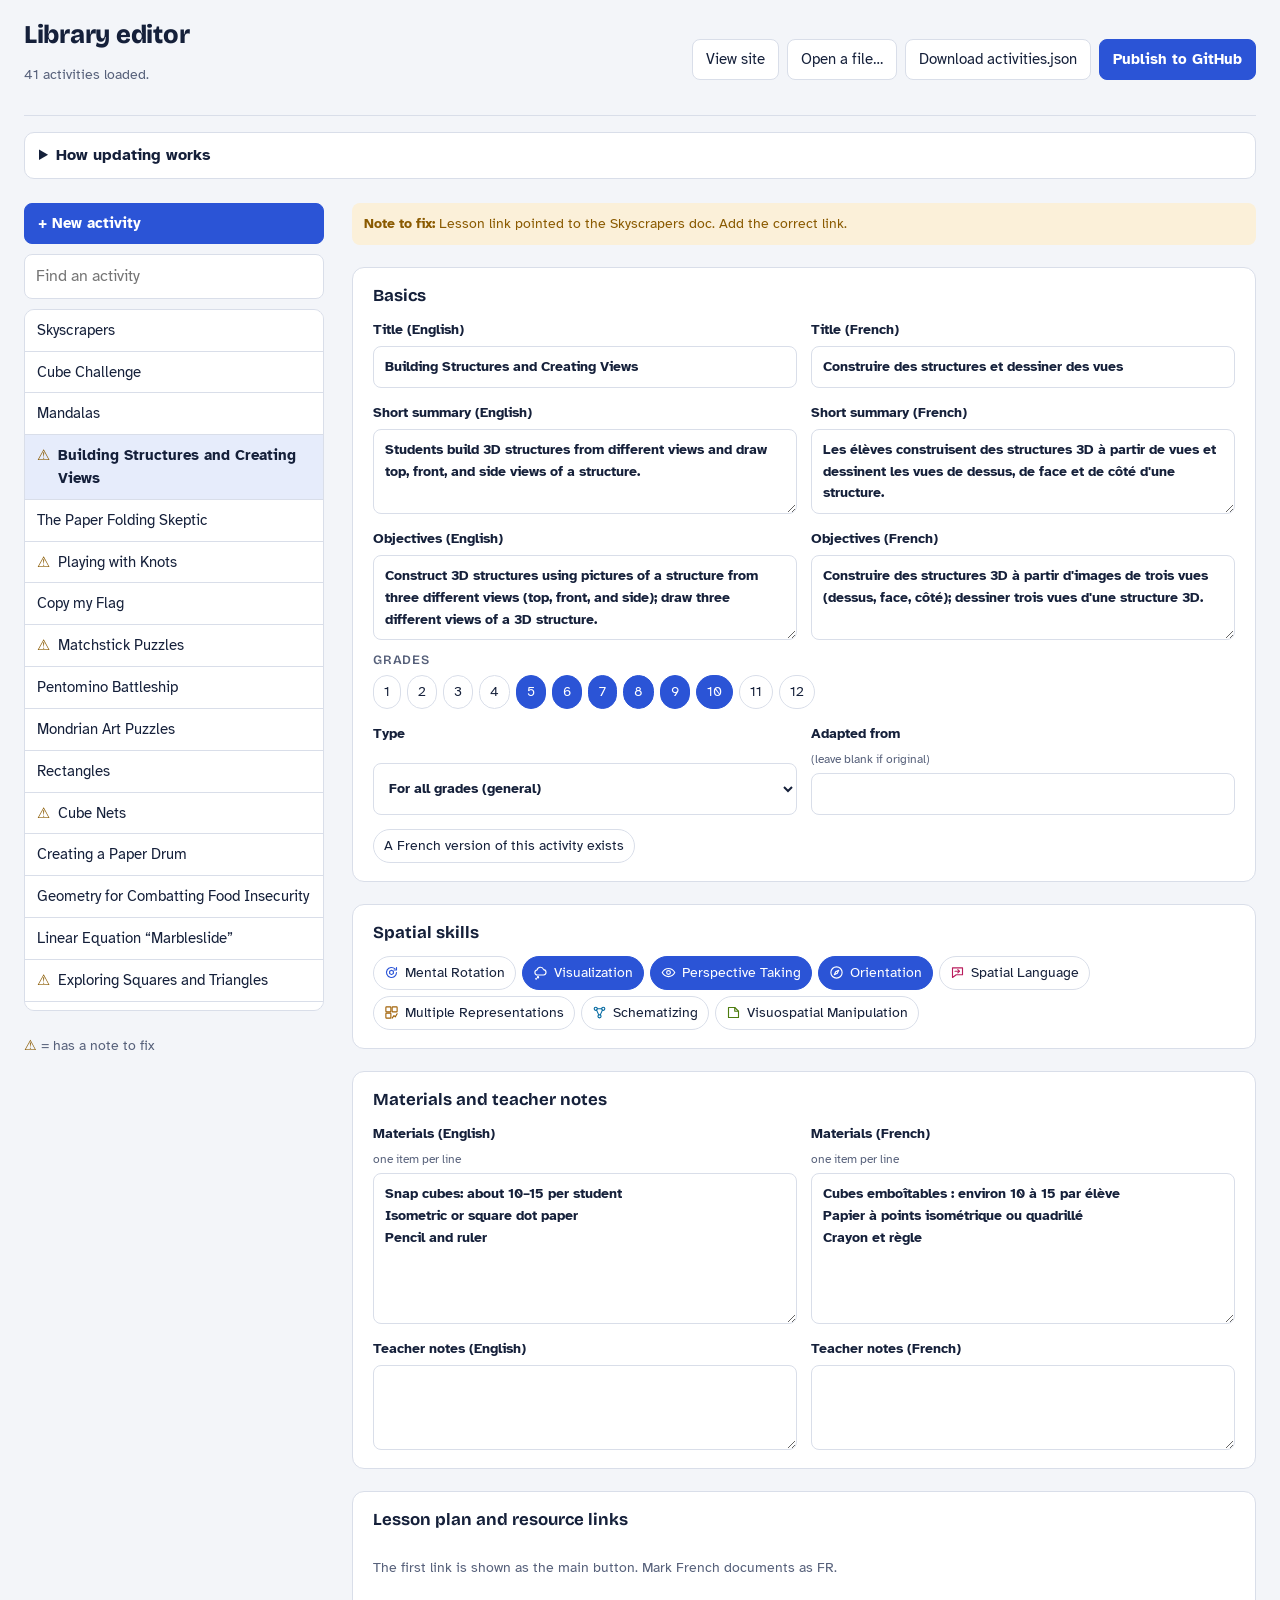
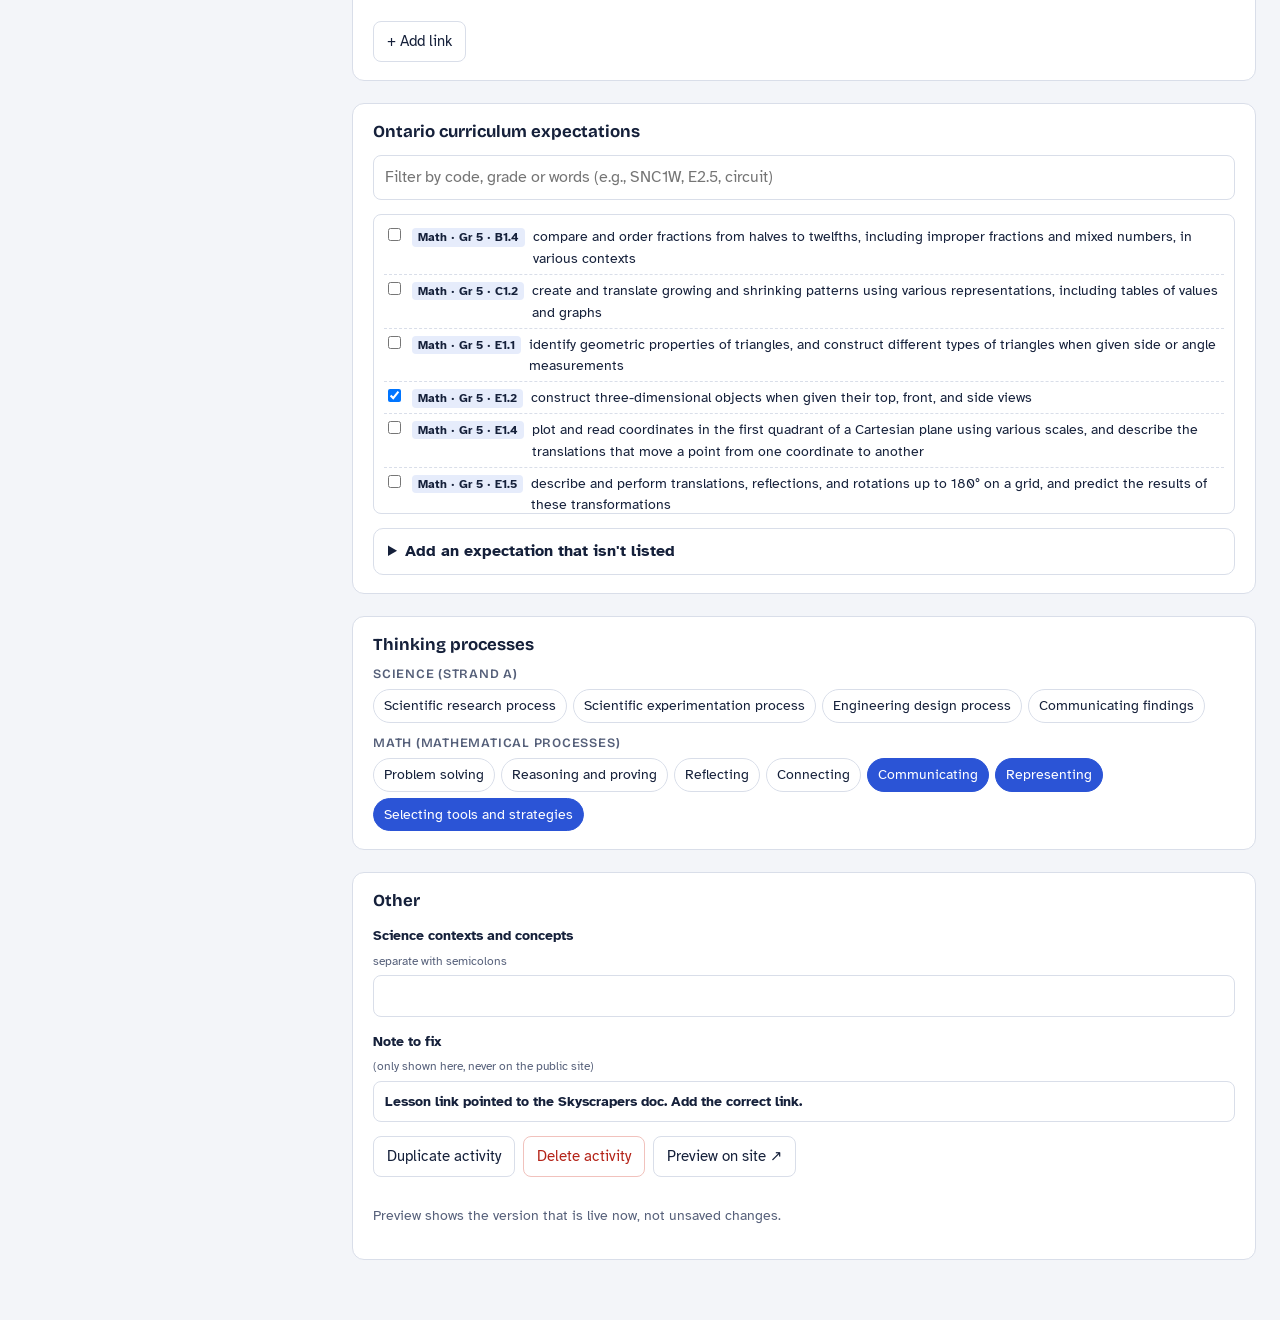
==== admin.html @ 7f69aea8 "update for improved functionality" ====
<!DOCTYPE html>
<html lang="en">
<head>
<meta charset="utf-8">
<meta name="viewport" content="width=device-width, initial-scale=1">
<meta name="robots" content="noindex">
<title>Spatialize Library Editor</title>
<link rel="preconnect" href="https://fonts.googleapis.com">
<link rel="preconnect" href="https://fonts.gstatic.com" crossorigin>
<link href="https://fonts.googleapis.com/css2?family=Atkinson+Hyperlegible:wght@400;700&family=Bricolage+Grotesque:opsz,wght@12..96,600;12..96,800&display=swap" rel="stylesheet">
<link rel="stylesheet" href="assets/style.css">
<style>
/* Editor layout: toolbar, then list rail + form */
.ed-top{display:flex;flex-wrap:wrap;gap:12px;align-items:center;justify-content:space-between;padding:20px 0 16px;border-bottom:1px solid var(--line)}
.ed-top h1{font-size:1.6rem}
.ed-top .actions{display:flex;flex-wrap:wrap;gap:8px;align-items:center}
.status{font-size:.88rem;color:var(--muted)}
.status.dirty{color:var(--warn)}
.ed{display:grid;grid-template-columns:300px minmax(0,1fr);gap:28px;padding:24px 0 60px}
.rail{position:sticky;top:16px;align-self:start;display:flex;flex-direction:column;gap:10px;max-height:calc(100vh - 32px)}
.rail ul{list-style:none;margin:0;padding:0;overflow:auto;border:1px solid var(--line);border-radius:10px;background:var(--surface)}
.rail li button{all:unset;box-sizing:border-box;display:flex;gap:8px;width:100%;padding:9px 12px;border-bottom:1px solid var(--line);cursor:pointer;font-size:.92rem}
.rail li button[aria-current="true"]{background:var(--soft);font-weight:700}
.rail li button:focus-visible{outline:3px solid var(--accent);outline-offset:-3px}
.rail .warn{color:var(--warn)}
form{display:grid;gap:22px}
.card-sec{background:var(--surface);border:1px solid var(--line);border-radius:12px;padding:18px 20px;display:grid;gap:14px}
.card-sec h2{font-size:1.05rem}
.pair{display:grid;grid-template-columns:1fr 1fr;gap:14px}
label.f{display:grid;gap:5px;font-size:.88rem;font-weight:700}
label.f small{font-weight:400;color:var(--muted)}
.linktbl{display:grid;gap:8px}
.linkrow-ed{display:grid;grid-template-columns:1fr 1fr 1.6fr 80px auto;gap:6px;align-items:center}
.exp-pick{max-height:300px;overflow:auto;border:1px solid var(--line);border-radius:8px;padding:6px 10px}
.exp-pick label{display:grid;grid-template-columns:auto auto 1fr;gap:8px;align-items:baseline;padding:4px 0;font-size:.88rem;border-bottom:1px dashed var(--line)}
.exp-pick .code{font:700 .75rem/1.2 var(--body);background:var(--soft);padding:2px 6px;border-radius:4px;white-space:nowrap}
details{border:1px solid var(--line);border-radius:10px;padding:10px 14px;background:var(--surface)}
details summary{cursor:pointer;font-weight:700}
.help ol{margin:8px 0 0;padding-left:20px;display:grid;gap:6px;font-size:.92rem}
.msg{font-size:.9rem;padding:10px 12px;border-radius:8px}
.msg.ok{background:var(--ok-bg);color:var(--ok)} .msg.err{background:#fde8e6;color:#b42318}
@media (max-width:900px){ .ed{grid-template-columns:1fr} .rail{position:static;max-height:none} .rail ul{max-height:260px} .pair{grid-template-columns:1fr} .linkrow-ed{grid-template-columns:1fr 1fr} }
</style>
</head>
<body>
<div class="wrap">
  <div class="ed-top">
    <div>
      <h1>Library editor</h1>
      <p class="status" id="status" aria-live="polite">Loading…</p>
    </div>
    <div class="actions">
      <a class="btn" href="index.html">View site</a>
      <label class="btn" for="openfile">Open a file…</label>
      <input type="file" id="openfile" accept=".json,application/json" class="sr">
      <button class="btn" type="button" id="download">Download activities.json</button>
      <button class="btn primary" type="button" id="pubopen">Publish to GitHub</button>
    </div>
  </div>

  <details class="help" style="margin-top:16px">
    <summary>How updating works</summary>
    <ol>
      <li>Pick an activity on the left, or click <strong>New activity</strong>. Changes save in this browser as you type.</li>
      <li>Fill in English and French side by side. French can be left blank: the site shows the English text until it's added.</li>
      <li>When you're done, either <strong>Download activities.json</strong> and upload it to the <code>data</code> folder of your GitHub repository, or use <strong>Publish to GitHub</strong> to save it there directly. The live site updates within a minute or two.</li>
    </ol>
  </details>

  <div id="pubpanel" class="card-sec" hidden style="margin-top:16px">
    <h2>Publish to GitHub</h2>
    <p class="note">This saves <code>data/activities.json</code> straight to your repository. You need a GitHub fine-grained personal access token with <em>Contents: Read and write</em> permission for this repository only (GitHub → Settings → Developer settings → Personal access tokens). The token is sent only to GitHub.</p>
    <div class="pair">
      <label class="f">Owner (your GitHub username)<input type="text" id="gh-owner" autocomplete="off"></label>
      <label class="f">Repository<input type="text" id="gh-repo" value="spatialize-activities" autocomplete="off"></label>
      <label class="f">Branch<input type="text" id="gh-branch" value="main" autocomplete="off"></label>
      <label class="f">File path<input type="text" id="gh-path" value="data/activities.json" autocomplete="off"></label>
      <label class="f">Access token<input type="password" id="gh-token" autocomplete="off"></label>
      <label class="f">Change note <small>(shows in the repository history)</small><input type="text" id="gh-msg" value="Update activities"></label>
    </div>
    <label class="chip" for="gh-remember" style="justify-self:start"><input type="checkbox" id="gh-remember"><span>Remember these settings in this browser (including the token)</span></label>
    <div style="display:flex;gap:8px;flex-wrap:wrap"><button class="btn primary" type="button" id="publish">Publish now</button><button class="btn" type="button" id="pubclose">Cancel</button></div>
    <div id="pubmsg"></div>
  </div>

  <div class="ed">
    <aside class="rail" aria-label="Activities">
      <button class="btn primary" type="button" id="new">+ New activity</button>
      <input type="search" id="lsearch" placeholder="Find an activity" aria-label="Find an activity">
      <ul id="list"></ul>
      <p class="note"><span class="warn">⚠</span> = has a note to fix</p>
    </aside>
    <section aria-label="Activity details"><form id="form" novalidate></form></section>
  </div>
</div>

<script src="assets/shared.js"></script>
<script>
const {SKILLS, icon, expLabel, esc, slug} = SPZ;
const $ = s => document.querySelector(s);
let DB = null, cur = null, dirty = false, delArm = false;
const DRAFT = "spz-editor-draft";

function setStatus(msg, isDirty){ const s=$("#status"); s.textContent=msg; s.classList.toggle("dirty",!!isDirty); }
function markDirty(){ dirty=true; setStatus("Unsaved changes: download or publish when you're ready.",true); try{localStorage.setItem(DRAFT,JSON.stringify(DB))}catch(e){} }
function subjectOf(a){ const s=new Set(a.expectations.map(k=>DB.expectations[k]?.subj).filter(Boolean)); return s.size===2?"both":(s.has("sci")?"sci":"math"); }

function renderList(){
  const q=$("#lsearch").value.trim().toLowerCase();
  $("#list").innerHTML=DB.activities.map((a,i)=>({a,i})).filter(({a})=>!q||(a.title.en+" "+(a.title.fr||"")).toLowerCase().includes(q))
    .map(({a,i})=>`<li><button type="button" data-i="${i}" aria-current="${a===cur}">${a.issue?'<span class="warn" title="Has a note">⚠</span>':""}<span>${esc(a.title.en||"(untitled)")}</span></button></li>`).join("");
}
const field=(path,label,val,{area=false,hint=""}={})=>`<label class="f">${label}${hint?` <small>${hint}</small>`:""}${area?`<textarea data-p="${path}" rows="3">${esc(val)}</textarea>`:`<input type="text" data-p="${path}" value="${esc(val)}">`}</label>`;
const pair=(key,label,o,opts)=>`<div class="pair">${field(key+".en",label+" (English)",o.en||"",opts)}${field(key+".fr",label+" (French)",o.fr||"",opts)}</div>`;

function renderForm(){
  const a=cur, F=$("#form");
  if(!a){ F.innerHTML='<p class="note">Choose an activity to edit.</p>'; return; }
  const P=DB.processes;
  const expRows=Object.entries(DB.expectations).sort((x,y)=>(x[1].subj+x[1].grade+x[1].code).localeCompare(y[1].subj+y[1].grade+y[1].code,undefined,{numeric:true}));
  F.innerHTML=`
  ${a.issue?`<div class="callout"><strong>Note to fix:</strong> ${esc(a.issue)}</div>`:""}
  <div class="card-sec"><h2>Basics</h2>
    ${pair("title","Title",a.title)}
    ${pair("summary","Short summary",a.summary,{area:true})}
    ${pair("objectives","Objectives",a.objectives,{area:true})}
    <fieldset><legend>Grades</legend><div class="chips">${[1,2,3,4,5,6,7,8,9,10,11,12].map(g=>`<label class="chip" for="g${g}"><input type="checkbox" id="g${g}" data-grade="${g}" ${a.grades.includes(g)?"checked":""}><span>${g}</span></label>`).join("")}</div></fieldset>
    <div class="pair">
      <label class="f">Type<select data-p="type"><option value="general" ${a.type==="general"?"selected":""}>For all grades (general)</option><option value="specific" ${a.type==="specific"?"selected":""}>Curriculum specific</option></select></label>
      <label class="f">Adapted from <small>(leave blank if original)</small><input type="text" data-p="adaptedFrom" value="${esc(a.adaptedFrom||"")}"></label>
    </div>
    <label class="chip" for="hasfr" style="justify-self:start"><input type="checkbox" id="hasfr" ${a.languages.includes("fr")?"checked":""}><span>A French version of this activity exists</span></label>
  </div>

  <div class="card-sec"><h2>Spatial skills</h2>
    <div class="chips">${Object.keys(SKILLS).map((s,i)=>`<label class="chip" for="sk${i}"><input type="checkbox" id="sk${i}" data-skill="${esc(s)}" ${a.skills.includes(s)?"checked":""}><span>${icon(s,15)}${esc(s)}</span></label>`).join("")}</div>
  </div>

  <div class="card-sec"><h2>Materials and teacher notes</h2>
    <div class="pair">
      <label class="f">Materials (English) <small>one item per line</small><textarea data-list="materials.en" rows="6">${esc((a.materials.en||[]).join("\n"))}</textarea></label>
      <label class="f">Materials (French) <small>one item per line</small><textarea data-list="materials.fr" rows="6">${esc((a.materials.fr||[]).join("\n"))}</textarea></label>
    </div>
    ${pair("prep","Teacher notes",a.prep||{en:"",fr:""},{area:true})}
  </div>

  <div class="card-sec"><h2>Lesson plan and resource links</h2>
    <p class="note">The first link is shown as the main button. Mark French documents as FR.</p>
    <div class="linktbl" id="links">${a.links.map((l,i)=>`<div class="linkrow-ed">
      <input type="text" aria-label="Label (English)" placeholder="Label (English)" data-link="${i}" data-k="en" value="${esc(l.en)}">
      <input type="text" aria-label="Label (French)" placeholder="Label (French)" data-link="${i}" data-k="fr" value="${esc(l.fr)}">
      <input type="url" aria-label="Web address" placeholder="https://…" data-link="${i}" data-k="url" value="${esc(l.url)}">
      <select aria-label="Document language" data-link="${i}" data-k="lang"><option value="en" ${l.lang==="en"?"selected":""}>EN</option><option value="fr" ${l.lang==="fr"?"selected":""}>FR</option></select>
      <button class="btn" type="button" data-dellink="${i}" aria-label="Remove link">Remove</button></div>`).join("")}</div>
    <button class="btn" type="button" id="addlink" style="justify-self:start">+ Add link</button>
  </div>

  <div class="card-sec"><h2>Ontario curriculum expectations</h2>
    <input type="search" id="expq" placeholder="Filter by code, grade or words (e.g., SNC1W, E2.5, circuit)" aria-label="Filter expectations">
    <div class="exp-pick" id="exppick">${expRows.map(([k,e])=>`<label data-hay="${esc((expLabel(e,"en")+" "+e.en+" "+e.subj).toLowerCase())}"><input type="checkbox" data-exp="${esc(k)}" ${a.expectations.includes(k)?"checked":""}><span class="code">${e.subj==="sci"?"Sci":"Math"} · ${esc(expLabel(e,"en"))}</span><span>${esc(e.en)}</span></label>`).join("")}</div>
    <details><summary>Add an expectation that isn't listed</summary>
      <div class="pair" style="margin-top:10px">
        <label class="f">Subject<select id="nx-subj"><option value="sci">Science</option><option value="math">Math</option></select></label>
        <label class="f">Grade<input type="text" id="nx-grade" placeholder="e.g., 7"></label>
        <label class="f">Course code <small>(Gr 9–12 only, e.g., SNC1W)</small><input type="text" id="nx-course"></label>
        <label class="f">Expectation code<input type="text" id="nx-code" placeholder="e.g., B2.3"></label>
      </div>
      ${`<div class="pair"><label class="f">Wording (English)<textarea id="nx-en" rows="2"></textarea></label><label class="f">Wording (French)<textarea id="nx-fr" rows="2"></textarea></label></div>`}
      <label class="f">Link to the curriculum page <small>(optional)</small><input type="url" id="nx-url"></label>
      <button class="btn" type="button" id="nx-add" style="justify-self:start;margin-top:8px">Add and tick this expectation</button>
      <p class="note" id="nx-msg"></p>
    </details>
  </div>

  <div class="card-sec"><h2>Thinking processes</h2>
    <fieldset><legend>Science (Strand A)</legend><div class="chips">${Object.entries(P.sci).map(([k,v])=>`<label class="chip" for="ps-${k}"><input type="checkbox" id="ps-${k}" data-proc="sci" value="${k}" ${a.processes.sci.includes(k)?"checked":""}><span>${esc(v.en)}</span></label>`).join("")}</div></fieldset>
    <fieldset><legend>Math (mathematical processes)</legend><div class="chips">${Object.entries(P.math).map(([k,v])=>`<label class="chip" for="pm-${k}"><input type="checkbox" id="pm-${k}" data-proc="math" value="${k}" ${a.processes.math.includes(k)?"checked":""}><span>${esc(v.en)}</span></label>`).join("")}</div></fieldset>
  </div>

  <div class="card-sec"><h2>Other</h2>
    <label class="f">Science contexts and concepts <small>separate with semicolons</small><input type="text" data-semi="concepts" value="${esc(a.concepts.join("; "))}"></label>
    <label class="f">Note to fix <small>(only shown here, never on the public site)</small><input type="text" data-p="issue" value="${esc(a.issue||"")}"></label>
    <div style="display:flex;gap:8px;flex-wrap:wrap">
      <button class="btn" type="button" id="dup">Duplicate activity</button>
      <button class="btn danger" type="button" id="del">Delete activity</button>
      <a class="btn" href="index.html#${esc(a.id)}" target="_blank" rel="noopener">Preview on site ↗</a>
    </div>
    <p class="note">Preview shows the version that is live now, not unsaved changes.</p>
  </div>`;
  delArm=false;
}

function setPath(o,path,val){ const ks=path.split("."); let x=o; while(ks.length>1){const k=ks.shift(); x[k]=x[k]||{}; x=x[k];} x[ks[0]]=val; }
function onInput(e){
  const el=e.target, a=cur; if(!a) return;
  if(el.dataset.p){ setPath(a,el.dataset.p,el.value); if(el.dataset.p==="title.en") renderList(); }
  else if(el.dataset.list){ setPath(a,el.dataset.list,el.value.split("\n").map(s=>s.trim()).filter(Boolean)); }
  else if(el.dataset.semi){ a[el.dataset.semi]=el.value.split(";").map(s=>s.trim()).filter(Boolean); }
  else if(el.dataset.link!==undefined){ a.links[+el.dataset.link][el.dataset.k]=el.value; }
  else if(el.dataset.grade){ const g=+el.dataset.grade; a.grades=el.checked?[...new Set([...a.grades,g])].sort((x,y)=>x-y):a.grades.filter(x=>x!==g); }
  else if(el.dataset.skill){ const s=el.dataset.skill; a.skills=el.checked?[...a.skills,s]:a.skills.filter(x=>x!==s); }
  else if(el.dataset.exp){ const k=el.dataset.exp; a.expectations=el.checked?[...a.expectations,k]:a.expectations.filter(x=>x!==k); a.subject=subjectOf(a); }
  else if(el.dataset.proc){ const g=el.dataset.proc; a.processes[g]=el.checked?[...a.processes[g],el.value]:a.processes[g].filter(x=>x!==el.value); }
  else if(el.id==="hasfr"){ a.languages=el.checked?["en","fr"]:["en"]; }
  else if(el.id==="expq"){ const q=el.value.trim().toLowerCase(); document.querySelectorAll("#exppick label").forEach(l=>l.hidden=q&&!l.dataset.hay.includes(q)); return; }
  else return;
  if(el.dataset.p==="issue") renderList();
  markDirty();
}
function onClick(e){
  const el=e.target.closest("button"); if(!el||!cur) return;
  if(el.id==="addlink"){ cur.links.push({en:"",fr:"",url:"",lang:"en"}); markDirty(); renderForm(); }
  else if(el.dataset.dellink!==undefined){ cur.links.splice(+el.dataset.dellink,1); markDirty(); renderForm(); }
  else if(el.id==="dup"){ const c=JSON.parse(JSON.stringify(cur)); c.title.en+=" (copy)"; c.id=uniqueId(slug(c.title.en)); DB.activities.splice(DB.activities.indexOf(cur)+1,0,c); select(c); markDirty(); }
  else if(el.id==="del"){ if(!delArm){ delArm=true; el.textContent="Click again to delete permanently"; return; }
    const i=DB.activities.indexOf(cur); DB.activities.splice(i,1); cur=DB.activities[Math.min(i,DB.activities.length-1)]||null; markDirty(); renderList(); renderForm(); }
  else if(el.id==="nx-add"){
    const subj=$("#nx-subj").value, grade=parseInt($("#nx-grade").value,10), course=$("#nx-course").value.trim(), code=$("#nx-code").value.trim(), en=$("#nx-en").value.trim();
    if(!grade||!code||!en){ $("#nx-msg").textContent="Grade, code and English wording are needed."; return; }
    const key=(subj==="sci"?"s":"m")+grade+(course||"")+code;
    DB.expectations[key]={subj,grade,course,code,en,fr:$("#nx-fr").value.trim(),url:$("#nx-url").value.trim()||"https://www.dcp.edu.gov.on.ca/en/curriculum"};
    if(!cur.expectations.includes(key)) cur.expectations.push(key); cur.subject=subjectOf(cur); markDirty(); renderForm();
  }
}
function uniqueId(base){ let id=base||"activity", n=2; while(DB.activities.some(a=>a.id===id)) id=`${base}-${n++}`; return id; }
function select(a){ cur=a; renderList(); renderForm(); window.scrollTo({top:0}); }

function validate(){
  const probs=[]; const ids=new Set();
  DB.activities.forEach(a=>{
    if(!a.title.en) probs.push("An activity has no English title.");
    if(!a.grades.length) probs.push(`"${a.title.en}" has no grade.`);
    if(!a.skills.length) probs.push(`"${a.title.en}" has no spatial skill.`);
    a.links.forEach(l=>{ if(l.url && !/^https?:\/\//.test(l.url)) probs.push(`"${a.title.en}" has a link that doesn't start with https://`); });
    if(!a.id) a.id=uniqueId(slug(a.title.en)); if(ids.has(a.id)) a.id=uniqueId(a.id); ids.add(a.id);
    a.subject=subjectOf(a);
  });
  return probs;
}
function serialize(){ DB.updated=new Date().toISOString().slice(0,10); return JSON.stringify(DB,null,1); }

$("#form").addEventListener("input",onInput);
$("#form").addEventListener("change",onInput);
$("#form").addEventListener("click",onClick);
$("#list").addEventListener("click",e=>{ const b=e.target.closest("[data-i]"); if(b) select(DB.activities[+b.dataset.i]); });
$("#lsearch").addEventListener("input",renderList);
$("#new").onclick=()=>{ const a={id:uniqueId("new-activity"),title:{en:"New activity",fr:""},summary:{en:"",fr:""},objectives:{en:"",fr:""},grades:[],type:"general",subject:"math",skills:[],materials:{en:[],fr:[]},prep:{en:"",fr:""},links:[],languages:["en"],expectations:[],processes:{sci:[],math:[]},adaptedFrom:"",concepts:[],issue:""}; DB.activities.unshift(a); select(a); markDirty(); };

$("#download").onclick=()=>{
  const probs=validate(); if(probs.length){ setStatus("Check before saving: "+probs.slice(0,3).join(" "),true); }
  const blob=new Blob([serialize()],{type:"application/json"}); const url=URL.createObjectURL(blob);
  const a=document.createElement("a"); a.href=url; a.download="activities.json"; document.body.appendChild(a); a.click(); a.remove(); setTimeout(()=>URL.revokeObjectURL(url),2000);
  if(!probs.length) setStatus("Downloaded. Upload it to the data folder of your repository to update the site.",false);
};
$("#openfile").onchange=async e=>{ const f=e.target.files[0]; if(!f) return;
  try{ const d=JSON.parse(await f.text()); if(!Array.isArray(d.activities)) throw 0; DB=d; cur=DB.activities[0]; renderList(); renderForm(); markDirty(); setStatus(`Opened ${f.name}.`,true);}
  catch(_){ setStatus("That file isn't a library data file (activities.json).",true); } };

// GitHub publishing
const GHK="spz-gh";
try{ const s=JSON.parse(localStorage.getItem(GHK)||"null"); if(s){ ["owner","repo","branch","path","token"].forEach(k=>{ if(s[k]) $("#gh-"+k).value=s[k]; }); $("#gh-remember").checked=true; } }catch(e){}
if(!$("#gh-owner").value && /github\.io$/.test(location.hostname)){ $("#gh-owner").value=location.hostname.split(".")[0]; const seg=location.pathname.split("/").filter(Boolean)[0]; if(seg && !seg.endsWith(".html")) $("#gh-repo").value=seg; }
$("#pubopen").onclick=()=>{ $("#pubpanel").hidden=false; $("#gh-owner").focus(); };
$("#pubclose").onclick=()=>{ $("#pubpanel").hidden=true; };
function b64(str){ const bytes=new TextEncoder().encode(str); let bin=""; for(let i=0;i<bytes.length;i+=0x8000) bin+=String.fromCharCode.apply(null,bytes.subarray(i,i+0x8000)); return btoa(bin); }
$("#publish").onclick=async()=>{
  const v=k=>$("#gh-"+k).value.trim(); const owner=v("owner"),repo=v("repo"),branch=v("branch")||"main",path=v("path")||"data/activities.json",token=v("token");
  const out=$("#pubmsg"); const say=(m,ok)=>out.innerHTML=`<p class="msg ${ok?"ok":"err"}">${esc(m)}</p>`;
  if(!owner||!repo||!token){ say("Fill in owner, repository and access token.",false); return; }
  const probs=validate(); if(probs.length){ say("Fix these first: "+probs.join(" "),false); return; }
  try{ if($("#gh-remember").checked) localStorage.setItem(GHK,JSON.stringify({owner,repo,branch,path,token})); else localStorage.removeItem(GHK);}catch(e){}
  const api=`https://api.github.com/repos/${encodeURIComponent(owner)}/${encodeURIComponent(repo)}/contents/${path.split("/").map(encodeURIComponent).join("/")}`;
  const H={Authorization:`Bearer ${token}`,Accept:"application/vnd.github+json","X-GitHub-Api-Version":"2022-11-28"};
  out.innerHTML='<p class="note">Publishing…</p>';
  try{
    let sha; const g=await fetch(`${api}?ref=${encodeURIComponent(branch)}`,{headers:H});
    if(g.ok) sha=(await g.json()).sha; else if(g.status!==404){ throw new Error(g.status===401?"GitHub didn't accept the token. Check it hasn't expired.":g.status===403?"The token doesn't have permission to write to this repository.":`GitHub answered ${g.status} when reading the file.`); }
    const p=await fetch(api,{method:"PUT",headers:{...H,"Content-Type":"application/json"},body:JSON.stringify({message:v("msg")||"Update activities",content:b64(serialize()),branch,...(sha?{sha}:{})})});
    if(!p.ok){ const j=await p.json().catch(()=>({})); throw new Error(p.status===404?"Repository or branch not found. Check the owner, repository and branch names.":p.status===409?"The file changed on GitHub since you loaded it. Reload this page and redo your edit.":(j.message||`GitHub answered ${p.status}.`)); }
    dirty=false; try{localStorage.removeItem(DRAFT)}catch(e){}
    setStatus("Published. The site updates within a minute or two.",false); say("Published to GitHub. The live site will update within a minute or two.",true);
  }catch(err){ say(err.message||"Publishing failed. Check your connection and try again.",false); }
};
window.addEventListener("beforeunload",e=>{ if(dirty){ e.preventDefault(); e.returnValue=""; } });

fetch("data/activities.json",{cache:"no-cache"}).then(r=>{ if(!r.ok) throw 0; return r.json(); }).then(d=>{
  DB=d; let draft=null; try{ draft=JSON.parse(localStorage.getItem(DRAFT)||"null"); }catch(e){}
  if(draft && Array.isArray(draft.activities) && JSON.stringify(draft)!==JSON.stringify(d)){
    DB=draft; dirty=true; setStatus("Restored your unsaved changes from last time. Download or publish to keep them.",true);
  } else setStatus(`${DB.activities.length} activities loaded.`,false);
  cur=DB.activities.find(a=>a.issue)||DB.activities[0]; renderList(); renderForm();
}).catch(()=>{ setStatus("Couldn't load data/activities.json. Use “Open a file…” to load it.",true); DB={version:2,expectations:{},processes:{sci:{},math:{}},activities:[]}; renderList(); renderForm(); });
</script>
</body>
</html>
---- assets/style.css ----
/* Spatialize Activity Library: shared styles. Layout: masthead + skill key, sticky filter rail, card grid; details open in a dialog. */
:root{
  --paper:#f3f5f9; --surface:#ffffff; --ink:#15203a; --muted:#56607a;
  --line:#d9dee9; --accent:#2b54d6; --accent-ink:#ffffff; --soft:#e6ecfb;
  --ok:#1f7a4d; --ok-bg:#e3f4ea; --warn:#8a5a00; --warn-bg:#fbf0d9;
  --display:"Bricolage Grotesque","Segoe UI",system-ui,sans-serif;
  --body:"Atkinson Hyperlegible","Segoe UI",system-ui,sans-serif;
  --s1:#2b54d6; --s2:#c2410c; --s3:#0f766e; --s4:#7c3aed; --s5:#b91c5c; --s6:#a16207; --s7:#0369a1; --s8:#4d7c0f; --s9:#57534e;
  color-scheme:light;
}
@media (prefers-color-scheme: dark){ :root:not([data-theme="light"]){
  --paper:#0f1424; --surface:#182036; --ink:#e8ecf6; --muted:#a3acc4; --line:#2c3652;
  --accent:#7d9bff; --accent-ink:#0f1424; --soft:#223058;
  --ok:#7fd8a6; --ok-bg:#173527; --warn:#f2c46b; --warn-bg:#3a2e12;
  --s1:#7d9bff; --s2:#fb923c; --s3:#2dd4bf; --s4:#b79bff; --s5:#f472b6; --s6:#facc15; --s7:#38bdf8; --s8:#a3e635; --s9:#d6d3d1;
  color-scheme:dark; } }
:root[data-theme="dark"]{
  --paper:#0f1424; --surface:#182036; --ink:#e8ecf6; --muted:#a3acc4; --line:#2c3652;
  --accent:#7d9bff; --accent-ink:#0f1424; --soft:#223058;
  --ok:#7fd8a6; --ok-bg:#173527; --warn:#f2c46b; --warn-bg:#3a2e12;
  --s1:#7d9bff; --s2:#fb923c; --s3:#2dd4bf; --s4:#b79bff; --s5:#f472b6; --s6:#facc15; --s7:#38bdf8; --s8:#a3e635; --s9:#d6d3d1;
  color-scheme:dark; }

*{box-sizing:border-box}
[hidden]{display:none!important}
html,body{margin:0}
body{background:var(--paper);color:var(--ink);font:400 1rem/1.55 var(--body)}
a{color:var(--accent)}
:focus-visible{outline:3px solid var(--accent);outline-offset:2px;border-radius:6px}
.skip{position:absolute;left:-999px;top:8px;background:var(--surface);padding:8px 12px;z-index:10}
.skip:focus{left:16px}
.wrap{max-width:1280px;margin:0 auto;padding:0 24px}
h1,h2,h3{font-family:var(--display);text-wrap:balance;line-height:1.15;margin:0}
.ico{flex:none;vertical-align:-3px}
.sr{position:absolute;width:1px;height:1px;overflow:hidden;clip:rect(0 0 0 0);white-space:nowrap}

.topbar{display:flex;justify-content:flex-end;gap:12px;padding:12px 0 0}
.langs{display:inline-flex;border:1px solid var(--line);border-radius:999px;overflow:hidden;background:var(--surface)}
.langs button{font:600 .85rem/1 var(--body);border:0;background:none;color:var(--ink);padding:7px 12px;cursor:pointer}
.langs button[aria-pressed="true"]{background:var(--accent);color:var(--accent-ink)}

header.mast{padding:20px 0 24px;border-bottom:1px solid var(--line)}
.mast-inner{display:grid;grid-template-columns:minmax(0,1fr) auto;gap:24px;align-items:end}
h1{font-size:clamp(2rem,4vw,3rem);font-weight:800;letter-spacing:-.01em}
.lede{max-width:64ch;color:var(--muted);margin:12px 0 0;font-size:1.06rem}
.stats{display:flex;gap:12px;flex-wrap:wrap}
.stat{background:var(--surface);border:1px solid var(--line);border-radius:10px;padding:10px 14px;min-width:110px}
.stat b{display:block;font:800 1.6rem/1 var(--display);font-variant-numeric:tabular-nums}
.stat span{font-size:.85rem;color:var(--muted)}

.key{padding:20px 0;border-bottom:1px solid var(--line)}
.key h2{font-size:1rem;margin-bottom:12px}
.key ul{list-style:none;margin:0;padding:0;display:grid;grid-template-columns:repeat(auto-fill,minmax(260px,1fr));gap:10px 22px}
.key li{font-size:.9rem;color:var(--muted);display:flex;gap:10px;align-items:flex-start}
.key li .ico{margin-top:2px}
.key li strong{color:var(--ink)}

main{display:grid;grid-template-columns:270px minmax(0,1fr);gap:32px;padding:28px 0 56px}
aside.filters{position:sticky;top:16px;align-self:start;display:flex;flex-direction:column;gap:20px;max-height:calc(100vh - 32px);overflow:auto;padding-bottom:8px}
fieldset{border:0;margin:0;padding:0;display:flex;flex-direction:column;gap:8px}
legend,.flabel{font:600 .8rem/1 var(--display);letter-spacing:.06em;text-transform:uppercase;color:var(--muted);margin-bottom:8px;padding:0}
input[type=search],input[type=text],input[type=url],input[type=password],textarea,select{width:100%;font:inherit;padding:9px 11px;border:1px solid var(--line);border-radius:8px;background:var(--surface);color:var(--ink)}
textarea{resize:vertical;min-height:70px}
.chips{display:flex;flex-wrap:wrap;gap:6px}
.chip{position:relative}
.chip input{position:absolute;opacity:0;inset:0;margin:0;cursor:pointer}
.chip span{display:inline-flex;align-items:center;gap:6px;font-size:.88rem;padding:5px 10px;border:1px solid var(--line);border-radius:999px;background:var(--surface);cursor:pointer;user-select:none}
.chip input:checked + span{background:var(--accent);border-color:var(--accent);color:var(--accent-ink)}
.chip input:checked + span .ico{color:var(--accent-ink)!important}
.chip input:focus-visible + span{outline:3px solid var(--accent);outline-offset:2px}
.btn{font:inherit;font-size:.92rem;background:var(--surface);border:1px solid var(--line);color:var(--ink);padding:8px 13px;border-radius:8px;cursor:pointer;display:inline-flex;gap:6px;align-items:center;text-decoration:none}
.btn:hover{background:var(--soft)}
.btn.primary{background:var(--accent);border-color:var(--accent);color:var(--accent-ink);font-weight:700}
.btn.primary:hover{filter:brightness(1.08)}
.btn.danger{color:#b42318;border-color:#f1c2bd}

.results-head{display:flex;justify-content:space-between;align-items:baseline;gap:12px;flex-wrap:wrap;margin-bottom:16px}
.results-head p{margin:0;color:var(--muted)}
.results-head strong{color:var(--ink);font-variant-numeric:tabular-nums}
.grid{display:grid;grid-template-columns:repeat(auto-fill,minmax(270px,1fr));gap:18px;list-style:none;margin:0;padding:0}
.card{position:relative;background:var(--surface);border:1px solid var(--line);border-radius:12px;display:flex;flex-direction:column;overflow:hidden;transition:border-color .15s,transform .15s}
.card:hover{border-color:var(--accent);transform:translateY(-2px)}
.thumb{height:100px;display:flex;align-items:center;justify-content:space-between;padding:0 14px;background:var(--soft);border-bottom:1px solid var(--line)}
.thumb svg.art{height:82px;width:auto}
.thumb .badges{display:flex;flex-direction:column;align-items:flex-end;gap:6px;align-self:flex-start;margin-top:12px}
.pill{font:700 .72rem/1 var(--body);padding:5px 8px;border-radius:6px;letter-spacing:.04em;text-transform:uppercase;background:var(--surface);border:1px solid var(--line);white-space:nowrap}
.lang-badges{display:flex;gap:4px}
.lang-badges b{font:700 .7rem/1 var(--body);padding:4px 6px;border-radius:5px;background:var(--surface);border:1px solid var(--line)}
.lang-badges b.fr{background:var(--ok-bg);color:var(--ok);border-color:transparent}
.card-body{padding:14px 16px 16px;display:flex;flex-direction:column;gap:10px;flex:1}
.card h3{font-size:1.12rem;font-weight:600}
.card h3 button{all:unset;cursor:pointer}
.card h3 button:focus-visible{outline:3px solid var(--accent);outline-offset:3px;border-radius:4px}
.card h3 button::after{content:"";position:absolute;inset:0}
.card p{margin:0;font-size:.94rem;color:var(--muted)}
.meta{display:flex;flex-wrap:wrap;gap:6px}
.card .meta{margin-top:auto}
.tag{font-size:.8rem;padding:3px 9px 3px 6px;border-radius:999px;border:1px solid var(--line);display:inline-flex;align-items:center;gap:5px;white-space:nowrap;background:var(--surface)}
.grades{font:600 .82rem/1 var(--body);font-variant-numeric:tabular-nums}
.foot{font-size:.8rem;color:var(--muted)}
.empty{padding:48px 0;text-align:center;color:var(--muted)}

dialog{width:min(800px,calc(100% - 32px));max-height:calc(100% - 48px);border:1px solid var(--line);border-radius:14px;padding:0;background:var(--surface);color:var(--ink)}
dialog::backdrop{background:rgba(10,15,30,.55)}
.dlg-head{display:flex;gap:16px;align-items:flex-start;justify-content:space-between;padding:22px 24px 16px;border-bottom:1px solid var(--line);position:sticky;top:0;background:var(--surface);z-index:1}
.dlg-head h2{font-size:1.5rem}
.dlg-head .sub{margin:6px 0 0;color:var(--muted);font-size:.92rem}
.dlg-body{padding:18px 24px 26px;display:grid;gap:22px}
.dlg-body h3{font:600 .8rem/1.2 var(--display);letter-spacing:.06em;text-transform:uppercase;color:var(--muted);margin-bottom:8px}
.dlg-body p,.dlg-body ul{margin:0}
.dlg-body ul{padding-left:20px}
.linkrow{display:flex;flex-wrap:wrap;gap:8px}
.linkrow a .lg{font:700 .68rem/1 var(--body);padding:3px 5px;border-radius:4px;background:var(--soft);color:var(--ink)}
.linkrow a.primary .lg{background:rgba(255,255,255,.25);color:inherit}
.row2{display:grid;grid-template-columns:1fr 1fr;gap:22px}
.exp{list-style:none;padding:0!important;display:grid;gap:10px}
.exp li{display:grid;grid-template-columns:auto 1fr;gap:4px 10px;align-items:baseline}
.exp .code{font:700 .78rem/1.3 var(--body);padding:3px 7px;border-radius:5px;background:var(--soft);white-space:nowrap;font-variant-numeric:tabular-nums}
.exp .code.sci{background:var(--ok-bg);color:var(--ok)}
.exp li span{font-size:.94rem}
.proc{display:flex;flex-wrap:wrap;gap:6px}
.proc span{font-size:.82rem;padding:4px 10px;border-radius:999px;border:1px dashed var(--line)}
.note{font-size:.88rem;color:var(--muted)}
.callout{font-size:.88rem;padding:10px 12px;border-radius:8px;background:var(--warn-bg);color:var(--warn)}
footer{border-top:1px solid var(--line);padding:24px 0 40px;color:var(--muted);font-size:.9rem}
footer p{max-width:84ch;margin:0 0 10px}

@media (max-width:860px){
  main{grid-template-columns:1fr}
  aside.filters{position:static;max-height:none}
  .mast-inner{grid-template-columns:1fr}
  .row2{grid-template-columns:1fr}
}
@media (max-width:420px){ .wrap{padding:0 16px} }
@media (prefers-reduced-motion: reduce){ *{transition:none!important} }
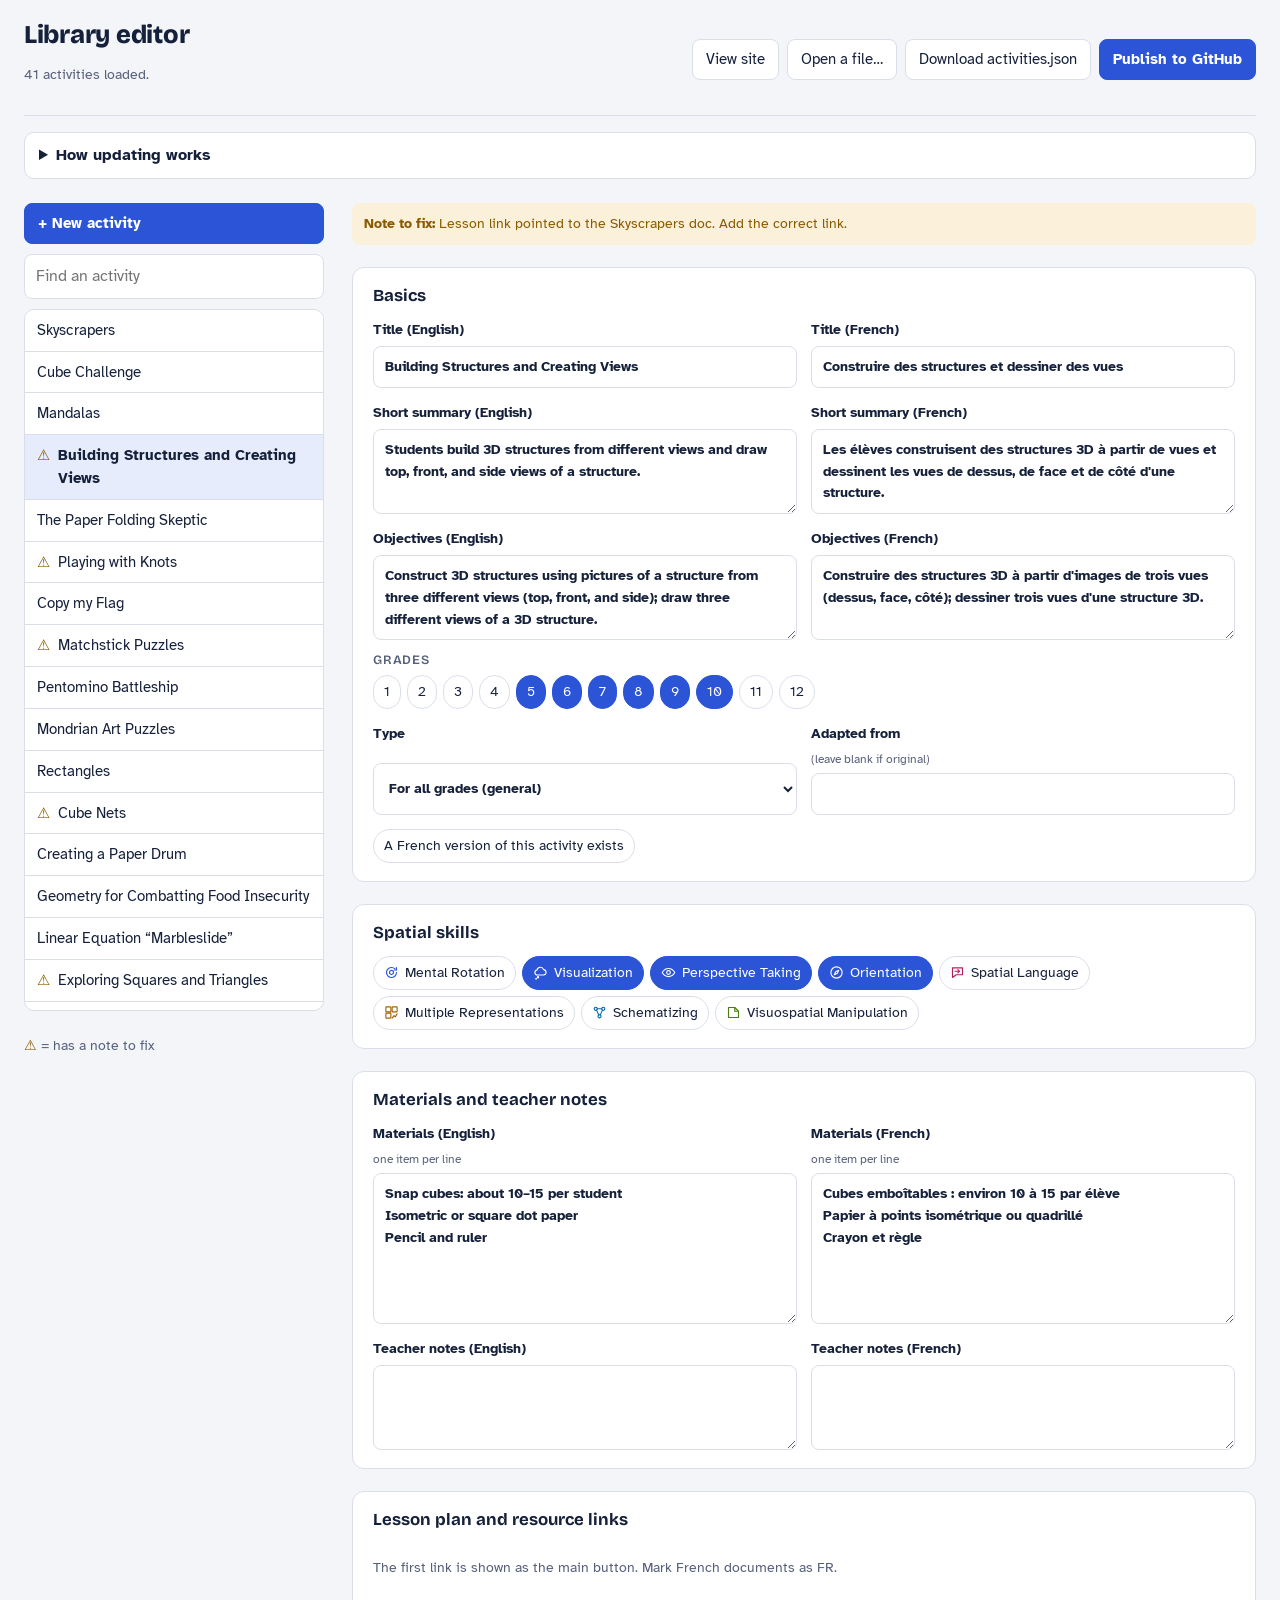
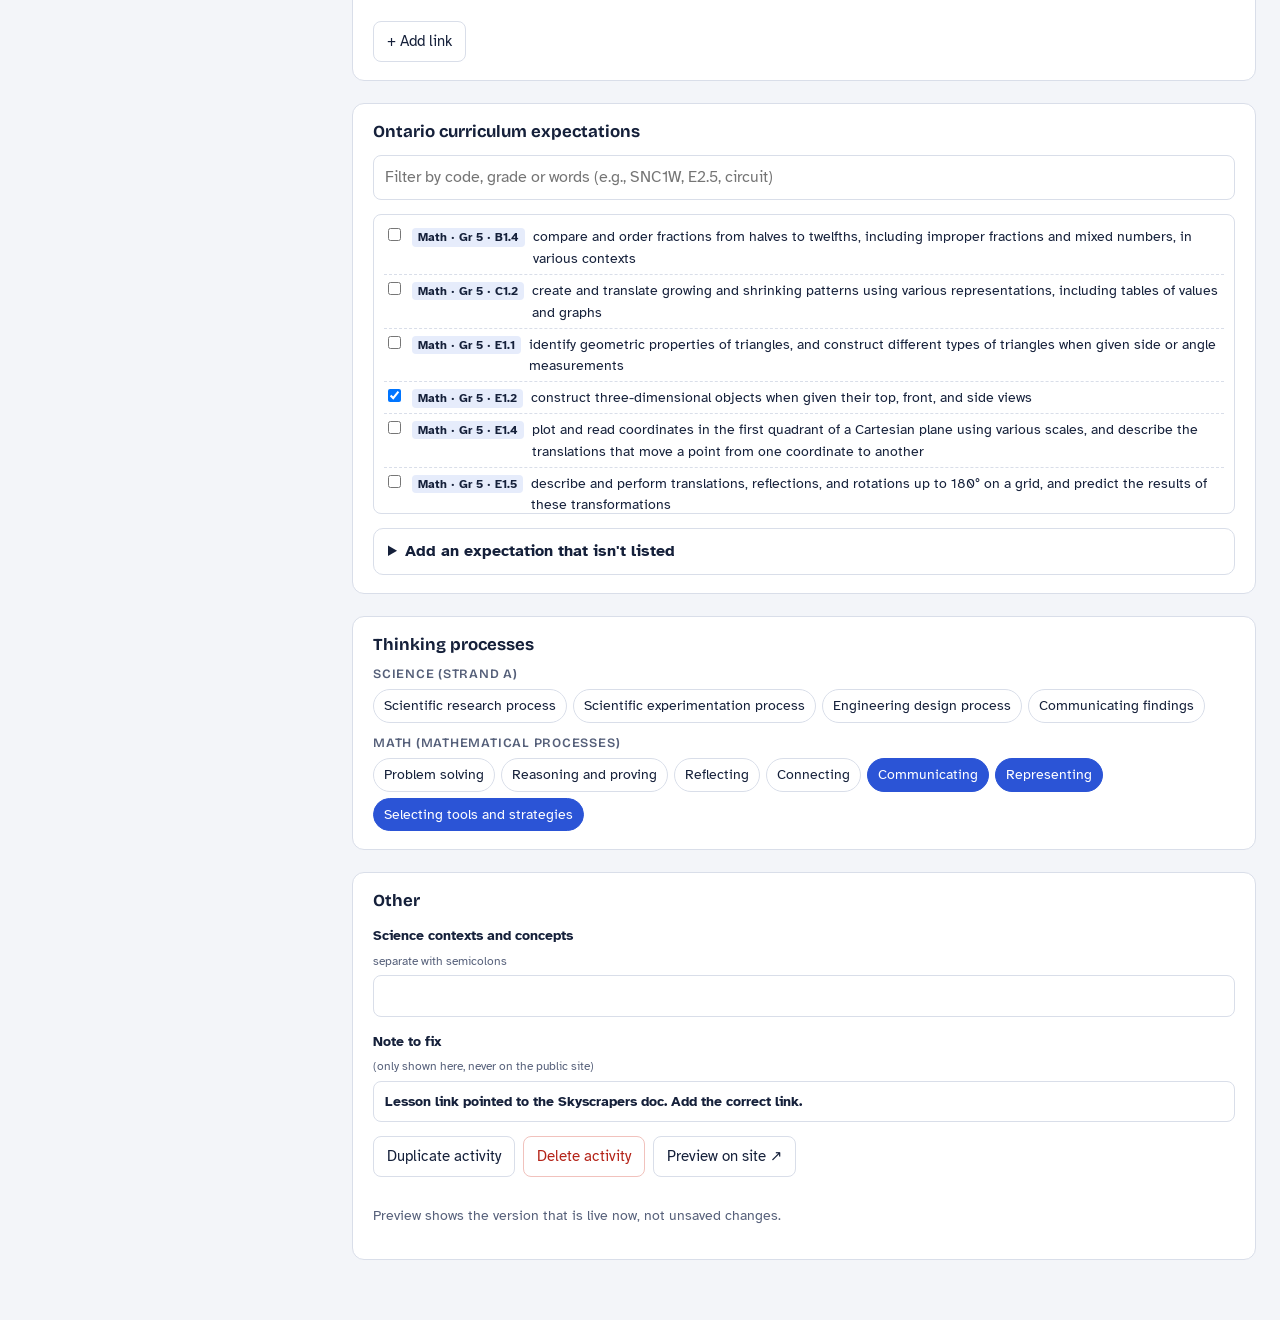
==== commit 630d1323: "spelling changes" ====
--- a/admin.html
+++ b/admin.html
@@ -4,7 +4,7 @@
 <meta charset="utf-8">
 <meta name="viewport" content="width=device-width, initial-scale=1">
 <meta name="robots" content="noindex">
-<title>Spatialize Library Editor</title>
+<title>Spatialized Library Editor</title>
 <link rel="preconnect" href="https://fonts.googleapis.com">
 <link rel="preconnect" href="https://fonts.gstatic.com" crossorigin>
 <link href="https://fonts.googleapis.com/css2?family=Atkinson+Hyperlegible:wght@400;700&family=Bricolage+Grotesque:opsz,wght@12..96,600;12..96,800&display=swap" rel="stylesheet">
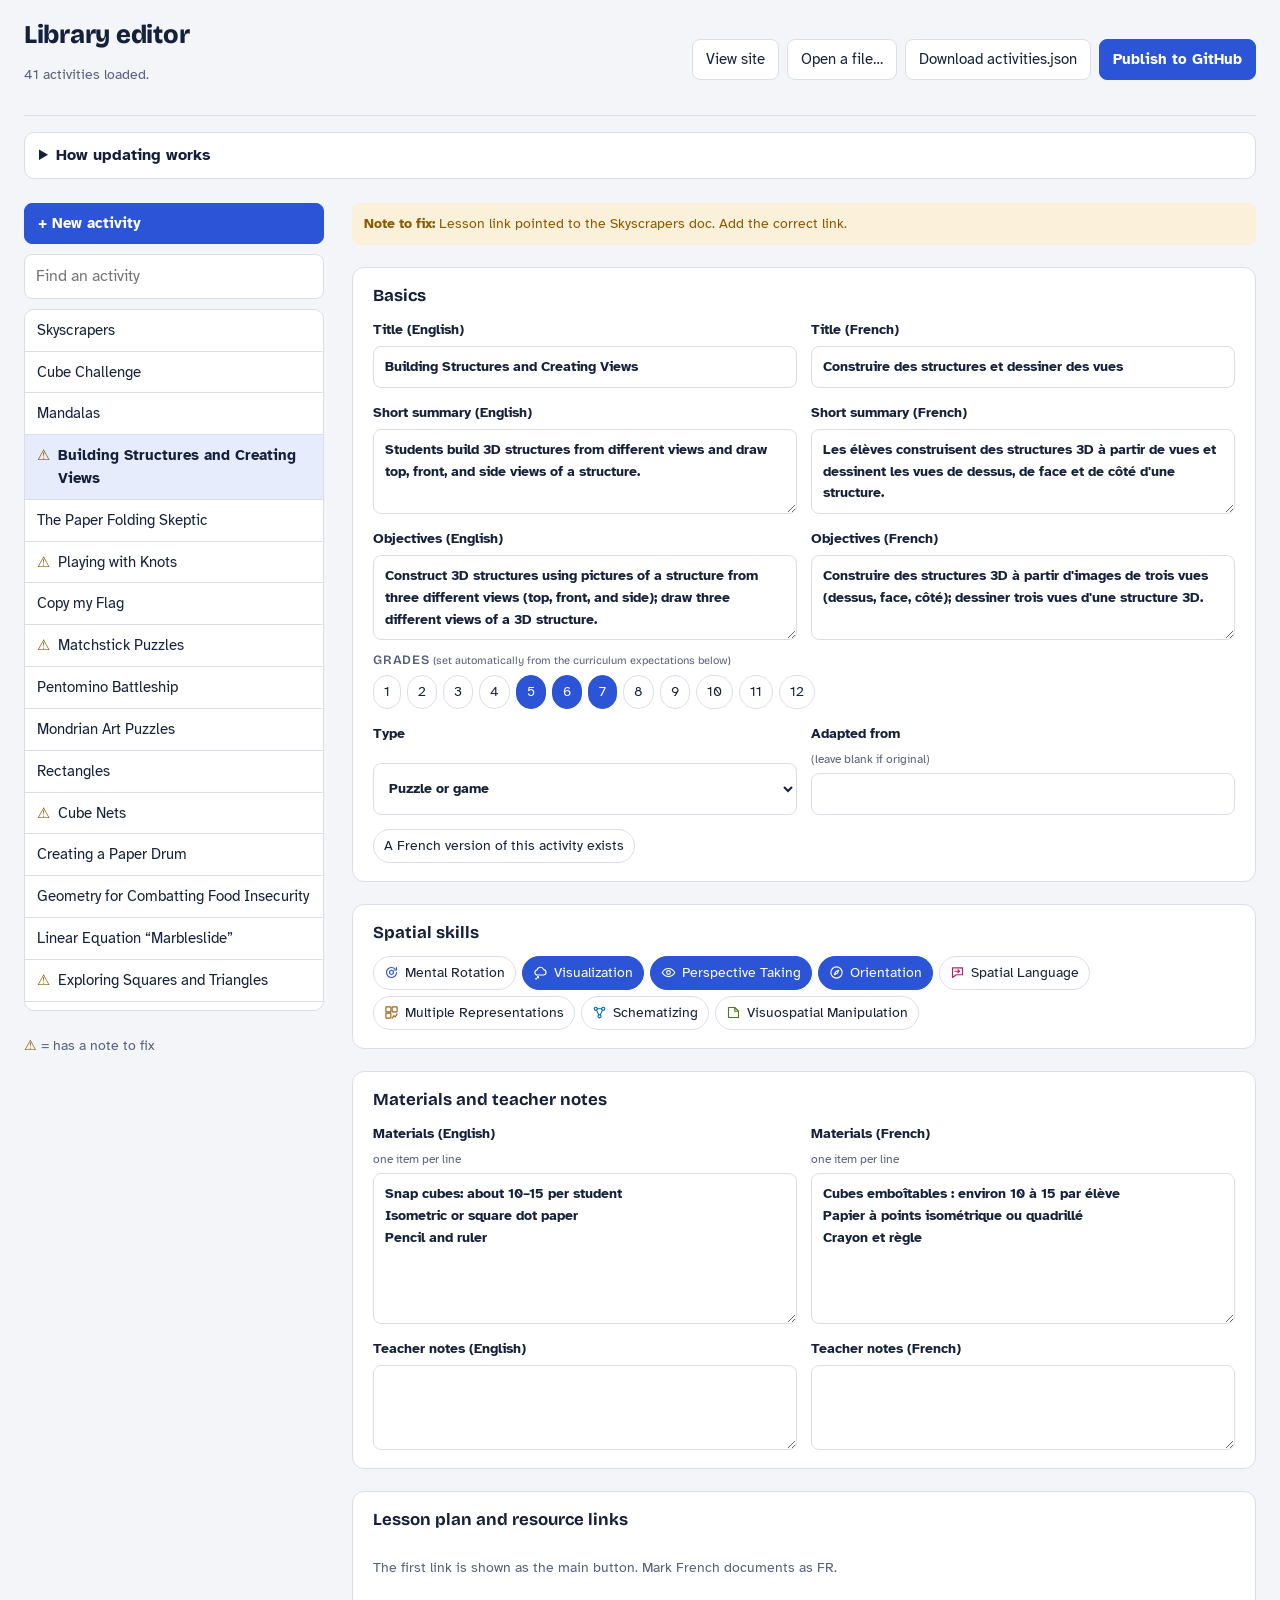
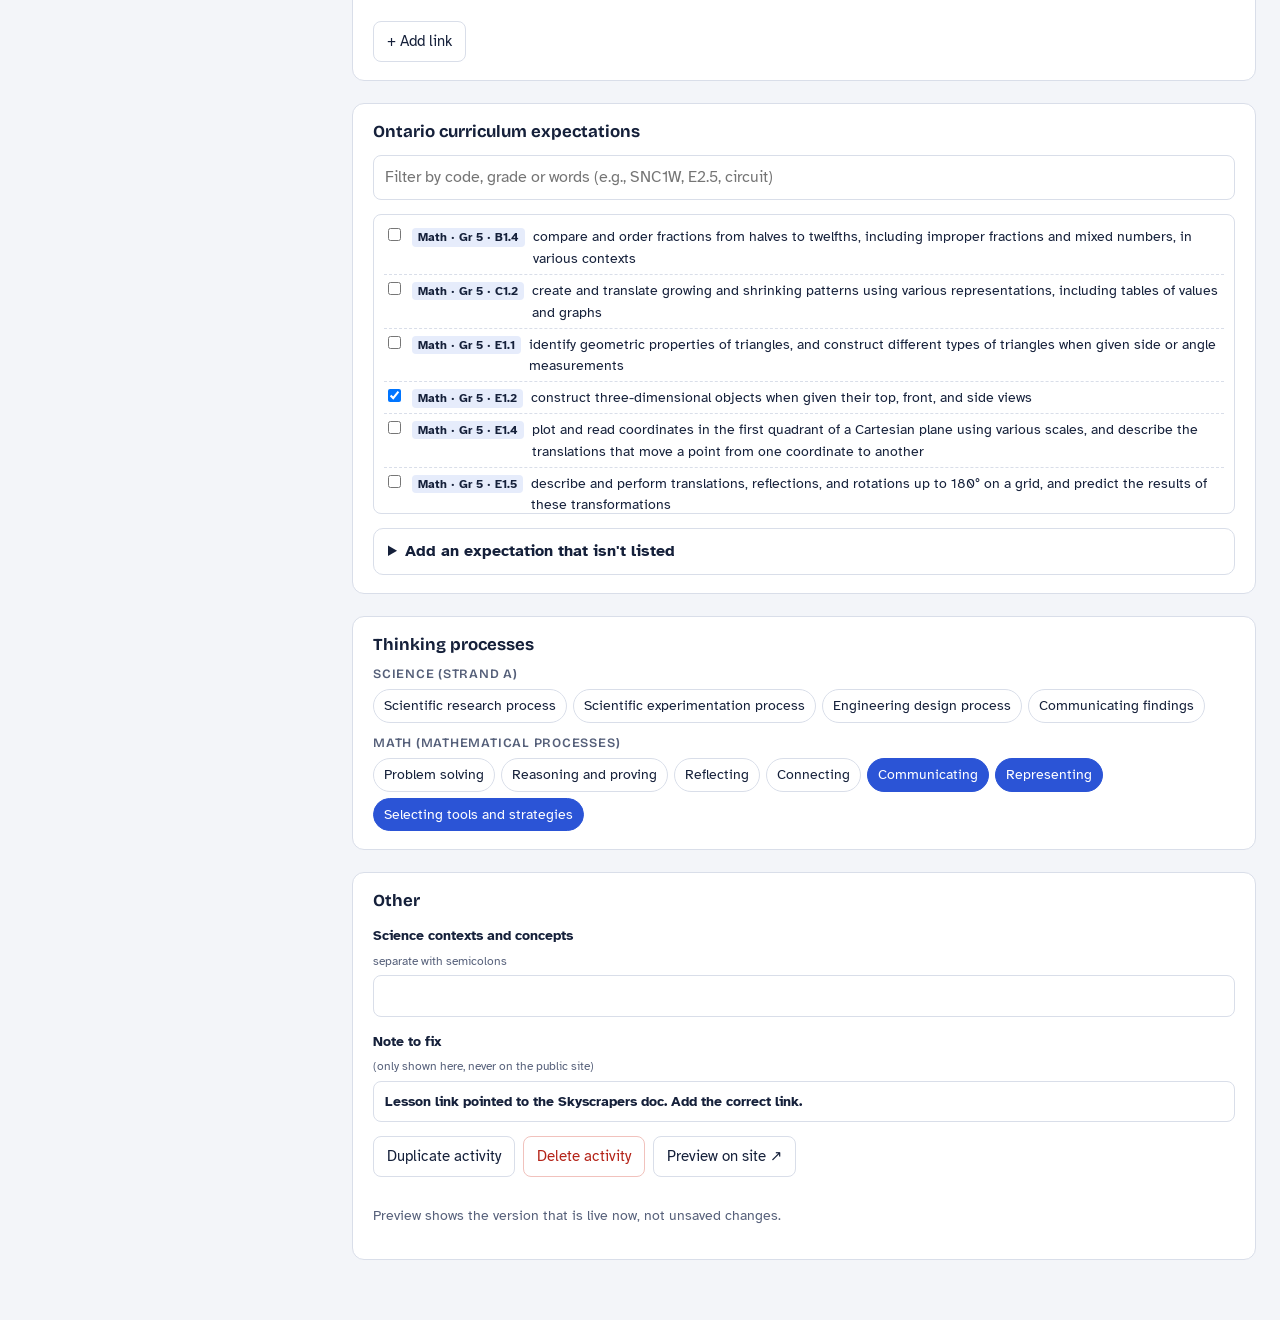
==== commit cfe4f25d: "Add puzzle category" ====
--- a/admin.html
+++ b/admin.html
@@ -124,9 +124,9 @@
     ${pair("title","Title",a.title)}
     ${pair("summary","Short summary",a.summary,{area:true})}
     ${pair("objectives","Objectives",a.objectives,{area:true})}
-    <fieldset><legend>Grades</legend><div class="chips">${[1,2,3,4,5,6,7,8,9,10,11,12].map(g=>`<label class="chip" for="g${g}"><input type="checkbox" id="g${g}" data-grade="${g}" ${a.grades.includes(g)?"checked":""}><span>${g}</span></label>`).join("")}</div></fieldset>
+    <fieldset><legend>Grades <small style="text-transform:none;letter-spacing:0;font-weight:400">(set automatically from the curriculum expectations below)</small></legend><div class="chips">${[1,2,3,4,5,6,7,8,9,10,11,12].map(g=>`<label class="chip" for="g${g}"><input type="checkbox" id="g${g}" data-grade="${g}" ${a.grades.includes(g)?"checked":""}><span>${g}</span></label>`).join("")}</div></fieldset>
     <div class="pair">
-      <label class="f">Type<select data-p="type"><option value="general" ${a.type==="general"?"selected":""}>For all grades (general)</option><option value="specific" ${a.type==="specific"?"selected":""}>Curriculum specific</option></select></label>
+      <label class="f">Type<select data-p="type"><option value="puzzle" ${a.type==="puzzle"?"selected":""}>Puzzle or game</option><option value="lesson" ${a.type!=="puzzle"?"selected":""}>Lesson</option></select></label>
       <label class="f">Adapted from <small>(leave blank if original)</small><input type="text" data-p="adaptedFrom" value="${esc(a.adaptedFrom||"")}"></label>
     </div>
     <label class="chip" for="hasfr" style="justify-self:start"><input type="checkbox" id="hasfr" ${a.languages.includes("fr")?"checked":""}><span>A French version of this activity exists</span></label>
@@ -199,7 +199,7 @@
   else if(el.dataset.link!==undefined){ a.links[+el.dataset.link][el.dataset.k]=el.value; }
   else if(el.dataset.grade){ const g=+el.dataset.grade; a.grades=el.checked?[...new Set([...a.grades,g])].sort((x,y)=>x-y):a.grades.filter(x=>x!==g); }
   else if(el.dataset.skill){ const s=el.dataset.skill; a.skills=el.checked?[...a.skills,s]:a.skills.filter(x=>x!==s); }
-  else if(el.dataset.exp){ const k=el.dataset.exp; a.expectations=el.checked?[...a.expectations,k]:a.expectations.filter(x=>x!==k); a.subject=subjectOf(a); }
+  else if(el.dataset.exp){ const k=el.dataset.exp; a.expectations=el.checked?[...a.expectations,k]:a.expectations.filter(x=>x!==k); a.subject=subjectOf(a); syncGrades(a); }
   else if(el.dataset.proc){ const g=el.dataset.proc; a.processes[g]=el.checked?[...a.processes[g],el.value]:a.processes[g].filter(x=>x!==el.value); }
   else if(el.id==="hasfr"){ a.languages=el.checked?["en","fr"]:["en"]; }
   else if(el.id==="expq"){ const q=el.value.trim().toLowerCase(); document.querySelectorAll("#exppick label").forEach(l=>l.hidden=q&&!l.dataset.hay.includes(q)); return; }
@@ -222,6 +222,10 @@
     if(!cur.expectations.includes(key)) cur.expectations.push(key); cur.subject=subjectOf(cur); markDirty(); renderForm();
   }
 }
+// Grades follow the linked Ontario expectations (Grades 5–10 only)
+function expGrades(a){ return [...new Set(a.expectations.map(k=>DB.expectations[k]?.grade).filter(g=>g>=5&&g<=10))].sort((x,y)=>x-y); }
+function syncGrades(a){ const g=expGrades(a); if(!g.length) return; a.grades=g;
+  document.querySelectorAll("[data-grade]").forEach(cb=>cb.checked=g.includes(+cb.dataset.grade)); }
 function uniqueId(base){ let id=base||"activity", n=2; while(DB.activities.some(a=>a.id===id)) id=`${base}-${n++}`; return id; }
 function select(a){ cur=a; renderList(); renderForm(); window.scrollTo({top:0}); }
 
@@ -231,6 +235,7 @@
     if(!a.title.en) probs.push("An activity has no English title.");
     if(!a.grades.length) probs.push(`"${a.title.en}" has no grade.`);
     if(!a.skills.length) probs.push(`"${a.title.en}" has no spatial skill.`);
+    const eg=expGrades(a); if(eg.length && eg.join()!==a.grades.join()) probs.push(`"${a.title.en}" is listed for grades ${a.grades.join(", ")||"none"} but its expectations are for grades ${eg.join(", ")}.`);
     a.links.forEach(l=>{ if(l.url && !/^https?:\/\//.test(l.url)) probs.push(`"${a.title.en}" has a link that doesn't start with https://`); });
     if(!a.id) a.id=uniqueId(slug(a.title.en)); if(ids.has(a.id)) a.id=uniqueId(a.id); ids.add(a.id);
     a.subject=subjectOf(a);
@@ -244,7 +249,7 @@
 $("#form").addEventListener("click",onClick);
 $("#list").addEventListener("click",e=>{ const b=e.target.closest("[data-i]"); if(b) select(DB.activities[+b.dataset.i]); });
 $("#lsearch").addEventListener("input",renderList);
-$("#new").onclick=()=>{ const a={id:uniqueId("new-activity"),title:{en:"New activity",fr:""},summary:{en:"",fr:""},objectives:{en:"",fr:""},grades:[],type:"general",subject:"math",skills:[],materials:{en:[],fr:[]},prep:{en:"",fr:""},links:[],languages:["en"],expectations:[],processes:{sci:[],math:[]},adaptedFrom:"",concepts:[],issue:""}; DB.activities.unshift(a); select(a); markDirty(); };
+$("#new").onclick=()=>{ const a={id:uniqueId("new-activity"),title:{en:"New activity",fr:""},summary:{en:"",fr:""},objectives:{en:"",fr:""},grades:[],type:"lesson",subject:"math",skills:[],materials:{en:[],fr:[]},prep:{en:"",fr:""},links:[],languages:["en"],expectations:[],processes:{sci:[],math:[]},adaptedFrom:"",concepts:[],issue:""}; DB.activities.unshift(a); select(a); markDirty(); };
 
 $("#download").onclick=()=>{
   const probs=validate(); if(probs.length){ setStatus("Check before saving: "+probs.slice(0,3).join(" "),true); }
--- a/assets/style.css
+++ b/assets/style.css
@@ -84,6 +84,7 @@
 .thumb svg.art{height:82px;width:auto}
 .thumb .badges{display:flex;flex-direction:column;align-items:flex-end;gap:6px;align-self:flex-start;margin-top:12px}
 .pill{font:700 .72rem/1 var(--body);padding:5px 8px;border-radius:6px;letter-spacing:.04em;text-transform:uppercase;background:var(--surface);border:1px solid var(--line);white-space:nowrap}
+.pill.puz{display:inline-flex;align-items:center;gap:4px;background:var(--accent);color:var(--accent-ink);border-color:var(--accent)}
 .lang-badges{display:flex;gap:4px}
 .lang-badges b{font:700 .7rem/1 var(--body);padding:4px 6px;border-radius:5px;background:var(--surface);border:1px solid var(--line)}
 .lang-badges b.fr{background:var(--ok-bg);color:var(--ok);border-color:transparent}
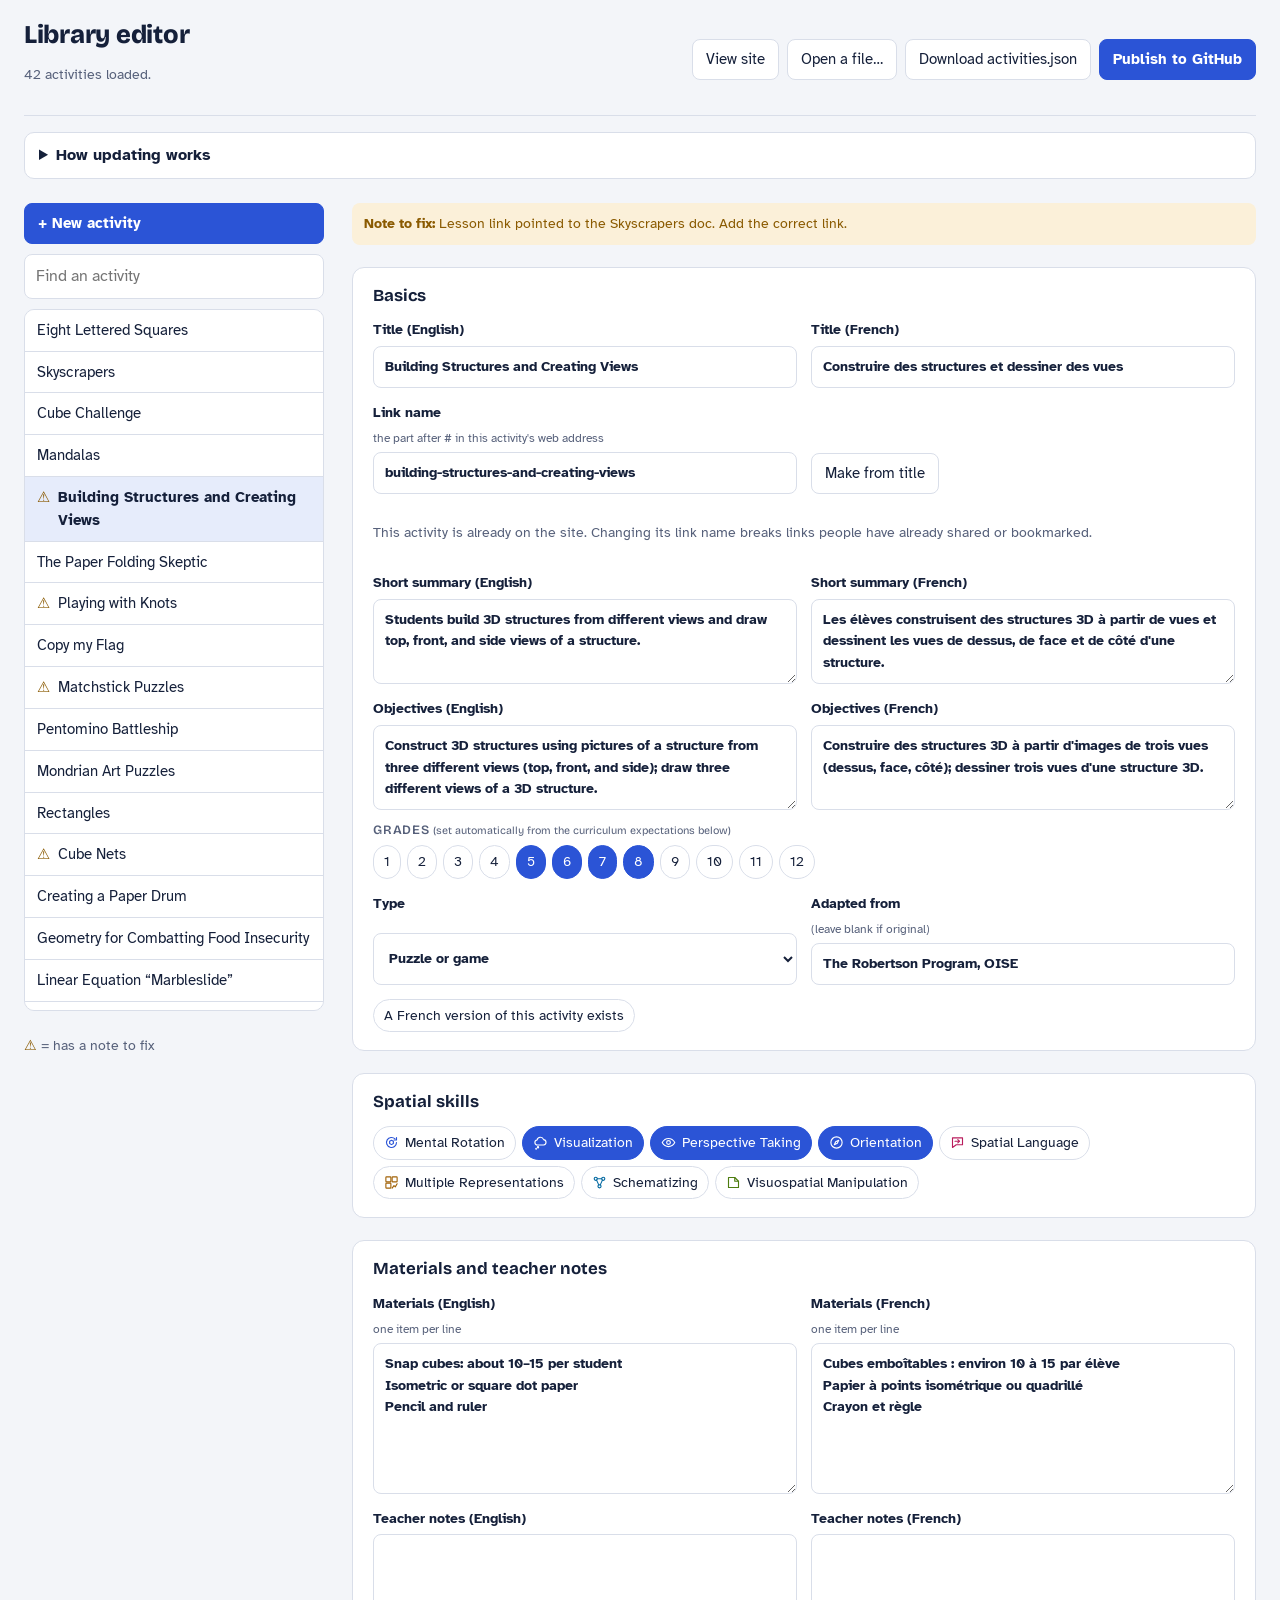
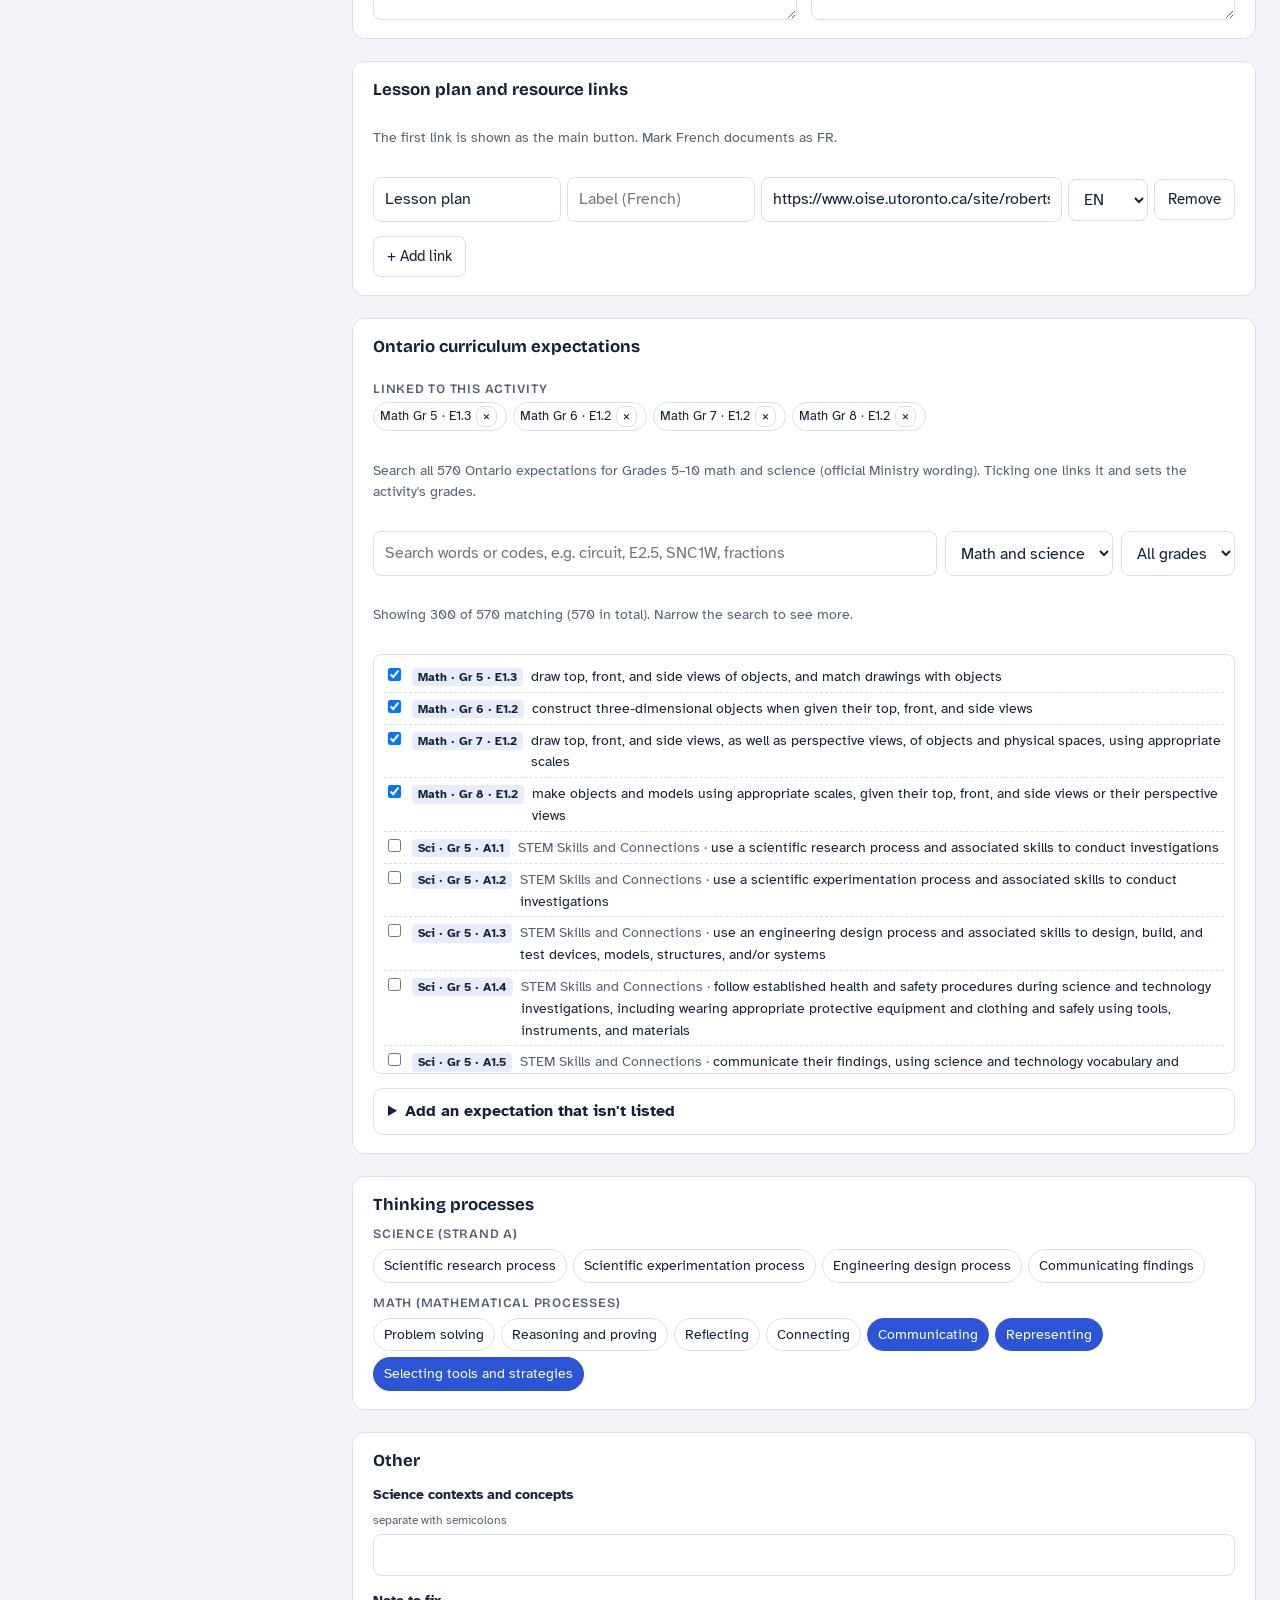
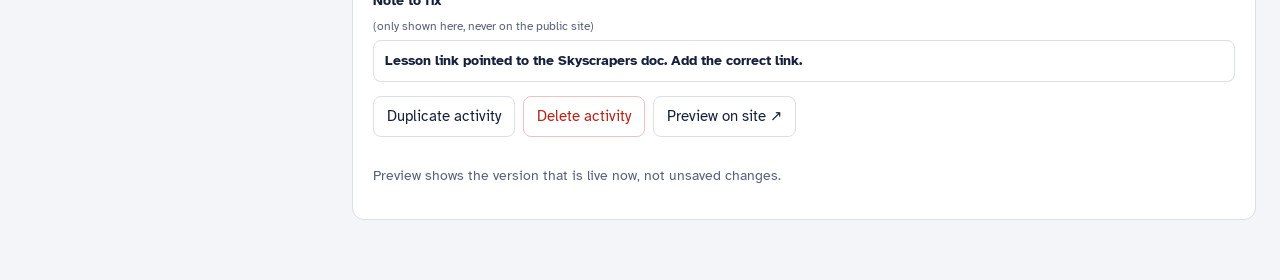
==== commit defecf2f: "updated curriculum mapping" ====
--- a/admin.html
+++ b/admin.html
@@ -32,6 +32,8 @@
 .linktbl{display:grid;gap:8px}
 .linkrow-ed{display:grid;grid-template-columns:1fr 1fr 1.6fr 80px auto;gap:6px;align-items:center}
 .exp-pick{max-height:300px;overflow:auto;border:1px solid var(--line);border-radius:8px;padding:6px 10px}
+.exp-filters{display:grid;grid-template-columns:1fr auto auto;gap:8px}
+.exp-pick{max-height:420px}
 .exp-pick label{display:grid;grid-template-columns:auto auto 1fr;gap:8px;align-items:baseline;padding:4px 0;font-size:.88rem;border-bottom:1px dashed var(--line)}
 .exp-pick .code{font:700 .75rem/1.2 var(--body);background:var(--soft);padding:2px 6px;border-radius:4px;white-space:nowrap}
 details{border:1px solid var(--line);border-radius:10px;padding:10px 14px;background:var(--surface)}
@@ -117,11 +119,13 @@
   const a=cur, F=$("#form");
   if(!a){ F.innerHTML='<p class="note">Choose an activity to edit.</p>'; return; }
   const P=DB.processes;
-  const expRows=Object.entries(DB.expectations).sort((x,y)=>(x[1].subj+x[1].grade+x[1].code).localeCompare(y[1].subj+y[1].grade+y[1].code,undefined,{numeric:true}));
   F.innerHTML=`
   ${a.issue?`<div class="callout"><strong>Note to fix:</strong> ${esc(a.issue)}</div>`:""}
   <div class="card-sec"><h2>Basics</h2>
     ${pair("title","Title",a.title)}
+    <div class="pair"><label class="f">Link name <small>the part after # in this activity's web address</small><input type="text" id="idfield" value="${esc(a.id)}" autocomplete="off"></label>
+      <div style="align-self:end"><button class="btn" type="button" id="idfromtitle">Make from title</button></div></div>
+    <p class="note">${PUBLISHED.has(a.id)?"This activity is already on the site. Changing its link name breaks links people have already shared or bookmarked.":"New activity: the link name follows the English title automatically."}</p>
     ${pair("summary","Short summary",a.summary,{area:true})}
     ${pair("objectives","Objectives",a.objectives,{area:true})}
     <fieldset><legend>Grades <small style="text-transform:none;letter-spacing:0;font-weight:400">(set automatically from the curriculum expectations below)</small></legend><div class="chips">${[1,2,3,4,5,6,7,8,9,10,11,12].map(g=>`<label class="chip" for="g${g}"><input type="checkbox" id="g${g}" data-grade="${g}" ${a.grades.includes(g)?"checked":""}><span>${g}</span></label>`).join("")}</div></fieldset>
@@ -156,8 +160,15 @@
   </div>
 
   <div class="card-sec"><h2>Ontario curriculum expectations</h2>
-    <input type="search" id="expq" placeholder="Filter by code, grade or words (e.g., SNC1W, E2.5, circuit)" aria-label="Filter expectations">
-    <div class="exp-pick" id="exppick">${expRows.map(([k,e])=>`<label data-hay="${esc((expLabel(e,"en")+" "+e.en+" "+e.subj).toLowerCase())}"><input type="checkbox" data-exp="${esc(k)}" ${a.expectations.includes(k)?"checked":""}><span class="code">${e.subj==="sci"?"Sci":"Math"} · ${esc(expLabel(e,"en"))}</span><span>${esc(e.en)}</span></label>`).join("")}</div>
+    <div><p class="flabel" style="margin-bottom:6px">Linked to this activity</p><div class="chips" id="expsel"></div></div>
+    <p class="note">Search all ${Object.keys(CUR).length||"the"} Ontario expectations for Grades 5–10 math and science (official Ministry wording). Ticking one links it and sets the activity's grades.</p>
+    <div class="exp-filters">
+      <input type="search" id="expq" placeholder="Search words or codes, e.g. circuit, E2.5, SNC1W, fractions" aria-label="Search expectations">
+      <select id="expsubj" aria-label="Subject"><option value="">Math and science</option><option value="sci">Science</option><option value="math">Math</option></select>
+      <select id="expgrade" aria-label="Grade"><option value="">All grades</option>${[5,6,7,8,9,10].map(g=>`<option value="${g}">Grade ${g}</option>`).join("")}</select>
+    </div>
+    <p class="note" id="expcount" aria-live="polite"></p>
+    <div class="exp-pick" id="exppick"></div>
     <details><summary>Add an expectation that isn't listed</summary>
       <div class="pair" style="margin-top:10px">
         <label class="f">Subject<select id="nx-subj"><option value="sci">Science</option><option value="math">Math</option></select></label>
@@ -183,26 +194,55 @@
     <div style="display:flex;gap:8px;flex-wrap:wrap">
       <button class="btn" type="button" id="dup">Duplicate activity</button>
       <button class="btn danger" type="button" id="del">Delete activity</button>
-      <a class="btn" href="index.html#${esc(a.id)}" target="_blank" rel="noopener">Preview on site ↗</a>
+      <a class="btn" id="prevlink" href="index.html#${esc(a.id)}" target="_blank" rel="noopener">Preview on site ↗</a>
     </div>
     <p class="note">Preview shows the version that is live now, not unsaved changes.</p>
   </div>`;
   delArm=false;
+  renderExp(); renderSel();
+}
+// ---- Curriculum picker (full Ontario list from data/curriculum.json) ----
+let CUR={};
+const ALLEXP=()=>({...CUR,...DB.expectations});
+const ordKey=e=>(e.subj==="sci"?"0":"1")+String(e.grade).padStart(2,"0")+e.code.replace(/\d+/g,n=>n.padStart(3,"0"));
+function renderExp(){
+  const box=$("#exppick"); if(!box||!cur) return;
+  const q=($("#expq").value||"").trim().toLowerCase(), sj=$("#expsubj").value, g=$("#expgrade").value;
+  const all=Object.entries(ALLEXP()).filter(([k,e])=>(!sj||e.subj===sj)&&(!g||String(e.grade)===g));
+  const words=q.split(/\s+/).filter(Boolean);
+  const rows=all.filter(([k,e])=>{ if(!words.length) return true; const h=(expLabel(e,"en")+" "+e.code+" "+(e.course||"")+" "+e.en+" "+(e.fr||"")+" "+(e.strandTitle?.en||"")).toLowerCase(); return words.every(w=>h.includes(w)); })
+    .sort((x,y)=>(cur.expectations.includes(y[0])-cur.expectations.includes(x[0]))||ordKey(x[1]).localeCompare(ordKey(y[1])));
+  const shown=rows.slice(0,300);
+  $("#expcount").textContent=`Showing ${shown.length} of ${rows.length} matching (${Object.keys(ALLEXP()).length} in total)${rows.length>300?". Narrow the search to see more":""}.`;
+  if(!rows.length){ box.innerHTML='<p class="note" style="padding:8px 0">No expectations match. Try fewer or shorter words: "circuit" instead of "circuit diagram", or just a code like "E2.5".</p>'; return; }
+  box.innerHTML=shown.map(([k,e])=>`<label><input type="checkbox" data-exp="${esc(k)}" ${cur.expectations.includes(k)?"checked":""}><span class="code">${e.subj==="sci"?"Sci":"Math"} · ${esc(expLabel(e,"en"))}</span><span>${e.strandTitle?`<small class="note">${esc(e.strandTitle.en)} · </small>`:""}${esc(e.en)}</span></label>`).join("");
+}
+function renderSel(){
+  const box=$("#expsel"); if(!box||!cur) return; const A=ALLEXP();
+  box.innerHTML=cur.expectations.length?cur.expectations.map(k=>{const e=A[k]; return `<span class="tag" title="${esc(e?e.en:k)}">${esc(e?(e.subj==="sci"?"Sci ":"Math ")+expLabel(e,"en"):k)} <button type="button" class="btn" style="padding:0 6px;font-size:.8rem" data-unexp="${esc(k)}" aria-label="Remove ${esc(k)}">×</button></span>`}).join(""):'<span class="note">None yet.</span>';
+}
+function linkExp(a,k,on){
+  if(on && !DB.expectations[k] && CUR[k]){ const {strandTitle,...e}=CUR[k]; DB.expectations[k]=e; }
+  a.expectations=on?[...new Set([...a.expectations,k])]:a.expectations.filter(x=>x!==k);
+  a.subject=subjectOf(a); syncGrades(a); renderSel();
 }
 
 function setPath(o,path,val){ const ks=path.split("."); let x=o; while(ks.length>1){const k=ks.shift(); x[k]=x[k]||{}; x=x[k];} x[ks[0]]=val; }
 function onInput(e){
   const el=e.target, a=cur; if(!a) return;
-  if(el.dataset.p){ setPath(a,el.dataset.p,el.value); if(el.dataset.p==="title.en") renderList(); }
+  if(el.type==="checkbox" && e.type==="input") return; // checkboxes: handle the change event only
+  const tog=(arr,v,on)=>on?[...new Set([...arr,v])]:arr.filter(x=>x!==v);
+  if(el.id==="idfield"){ if(e.type==="change") setId(a,uniqueId(slug(el.value),a)); else return; }
+  else if(el.dataset.p){ setPath(a,el.dataset.p,el.value); if(el.dataset.p==="title.en"){ if(!PUBLISHED.has(a.id)) setId(a,uniqueId(slug(a.title.en),a)); else renderList(); } }
   else if(el.dataset.list){ setPath(a,el.dataset.list,el.value.split("\n").map(s=>s.trim()).filter(Boolean)); }
   else if(el.dataset.semi){ a[el.dataset.semi]=el.value.split(";").map(s=>s.trim()).filter(Boolean); }
   else if(el.dataset.link!==undefined){ a.links[+el.dataset.link][el.dataset.k]=el.value; }
   else if(el.dataset.grade){ const g=+el.dataset.grade; a.grades=el.checked?[...new Set([...a.grades,g])].sort((x,y)=>x-y):a.grades.filter(x=>x!==g); }
-  else if(el.dataset.skill){ const s=el.dataset.skill; a.skills=el.checked?[...a.skills,s]:a.skills.filter(x=>x!==s); }
-  else if(el.dataset.exp){ const k=el.dataset.exp; a.expectations=el.checked?[...a.expectations,k]:a.expectations.filter(x=>x!==k); a.subject=subjectOf(a); syncGrades(a); }
-  else if(el.dataset.proc){ const g=el.dataset.proc; a.processes[g]=el.checked?[...a.processes[g],el.value]:a.processes[g].filter(x=>x!==el.value); }
+  else if(el.dataset.skill){ const s=el.dataset.skill; a.skills=tog(a.skills,s,el.checked); }
+  else if(el.dataset.exp){ linkExp(a,el.dataset.exp,el.checked); }
+  else if(el.dataset.proc){ const g=el.dataset.proc; a.processes[g]=tog(a.processes[g],el.value,el.checked); }
   else if(el.id==="hasfr"){ a.languages=el.checked?["en","fr"]:["en"]; }
-  else if(el.id==="expq"){ const q=el.value.trim().toLowerCase(); document.querySelectorAll("#exppick label").forEach(l=>l.hidden=q&&!l.dataset.hay.includes(q)); return; }
+  else if(el.id==="expq"||el.id==="expsubj"||el.id==="expgrade"){ renderExp(); return; }
   else return;
   if(el.dataset.p==="issue") renderList();
   markDirty();
@@ -211,7 +251,9 @@
   const el=e.target.closest("button"); if(!el||!cur) return;
   if(el.id==="addlink"){ cur.links.push({en:"",fr:"",url:"",lang:"en"}); markDirty(); renderForm(); }
   else if(el.dataset.dellink!==undefined){ cur.links.splice(+el.dataset.dellink,1); markDirty(); renderForm(); }
-  else if(el.id==="dup"){ const c=JSON.parse(JSON.stringify(cur)); c.title.en+=" (copy)"; c.id=uniqueId(slug(c.title.en)); DB.activities.splice(DB.activities.indexOf(cur)+1,0,c); select(c); markDirty(); }
+  else if(el.id==="idfromtitle"){ setId(cur,uniqueId(slug(cur.title.en),cur)); markDirty(); }
+  else if(el.dataset.unexp){ linkExp(cur,el.dataset.unexp,false); renderExp(); markDirty(); }
+  else if(el.id==="dup"){ const c=JSON.parse(JSON.stringify(cur)); c.title.en+=" (copy)"; c.id=uniqueId(slug(c.title.en),c); DB.activities.splice(DB.activities.indexOf(cur)+1,0,c); select(c); markDirty(); }
   else if(el.id==="del"){ if(!delArm){ delArm=true; el.textContent="Click again to delete permanently"; return; }
     const i=DB.activities.indexOf(cur); DB.activities.splice(i,1); cur=DB.activities[Math.min(i,DB.activities.length-1)]||null; markDirty(); renderList(); renderForm(); }
   else if(el.id==="nx-add"){
@@ -219,30 +261,38 @@
     if(!grade||!code||!en){ $("#nx-msg").textContent="Grade, code and English wording are needed."; return; }
     const key=(subj==="sci"?"s":"m")+grade+(course||"")+code;
     DB.expectations[key]={subj,grade,course,code,en,fr:$("#nx-fr").value.trim(),url:$("#nx-url").value.trim()||"https://www.dcp.edu.gov.on.ca/en/curriculum"};
-    if(!cur.expectations.includes(key)) cur.expectations.push(key); cur.subject=subjectOf(cur); markDirty(); renderForm();
+    linkExp(cur,key,true); markDirty(); renderForm();
   }
 }
 // Grades follow the linked Ontario expectations (Grades 5–10 only)
 function expGrades(a){ return [...new Set(a.expectations.map(k=>DB.expectations[k]?.grade).filter(g=>g>=5&&g<=10))].sort((x,y)=>x-y); }
 function syncGrades(a){ const g=expGrades(a); if(!g.length) return; a.grades=g;
   document.querySelectorAll("[data-grade]").forEach(cb=>cb.checked=g.includes(+cb.dataset.grade)); }
-function uniqueId(base){ let id=base||"activity", n=2; while(DB.activities.some(a=>a.id===id)) id=`${base}-${n++}`; return id; }
+function uniqueId(base,self){ base=base||"activity"; let id=base, n=2; while(DB.activities.some(a=>a!==self&&a.id===id)) id=`${base}-${n++}`; return id; }
+let PUBLISHED=new Set(); // link names already live on the site
+function setId(a,id){ a.id=id; const f=$("#idfield"); if(f&&a===cur){ f.value=id; } const l=$("#prevlink"); if(l) l.href="index.html#"+id; renderList(); }
 function select(a){ cur=a; renderList(); renderForm(); window.scrollTo({top:0}); }
 
 function validate(){
   const probs=[]; const ids=new Set();
   DB.activities.forEach(a=>{
+    const u=x=>[...new Set(x||[])];
+    a.skills=u(a.skills); a.expectations=u(a.expectations); a.grades=u(a.grades); a.languages=u(a.languages);
+    a.processes={sci:u(a.processes?.sci),math:u(a.processes?.math)};
     if(!a.title.en) probs.push("An activity has no English title.");
     if(!a.grades.length) probs.push(`"${a.title.en}" has no grade.`);
     if(!a.skills.length) probs.push(`"${a.title.en}" has no spatial skill.`);
     const eg=expGrades(a); if(eg.length && eg.join()!==a.grades.join()) probs.push(`"${a.title.en}" is listed for grades ${a.grades.join(", ")||"none"} but its expectations are for grades ${eg.join(", ")}.`);
     a.links.forEach(l=>{ if(l.url && !/^https?:\/\//.test(l.url)) probs.push(`"${a.title.en}" has a link that doesn't start with https://`); });
-    if(!a.id) a.id=uniqueId(slug(a.title.en)); if(ids.has(a.id)) a.id=uniqueId(a.id); ids.add(a.id);
+    if(!a.id) a.id=uniqueId(slug(a.title.en),a); if(ids.has(a.id)) a.id=uniqueId(a.id,a); ids.add(a.id);
     a.subject=subjectOf(a);
   });
   return probs;
 }
-function serialize(){ DB.updated=new Date().toISOString().slice(0,10); return JSON.stringify(DB,null,1); }
+function serialize(){ DB.updated=new Date().toISOString().slice(0,10);
+  const used=new Set(DB.activities.flatMap(a=>a.expectations)); const A=ALLEXP(); const ex={};
+  [...used].forEach(k=>{ if(A[k]){ const {strandTitle,...e}=A[k]; ex[k]=e; } }); DB.expectations=ex;
+  return JSON.stringify(DB,null,1); }
 
 $("#form").addEventListener("input",onInput);
 $("#form").addEventListener("change",onInput);
@@ -282,14 +332,15 @@
     if(g.ok) sha=(await g.json()).sha; else if(g.status!==404){ throw new Error(g.status===401?"GitHub didn't accept the token. Check it hasn't expired.":g.status===403?"The token doesn't have permission to write to this repository.":`GitHub answered ${g.status} when reading the file.`); }
     const p=await fetch(api,{method:"PUT",headers:{...H,"Content-Type":"application/json"},body:JSON.stringify({message:v("msg")||"Update activities",content:b64(serialize()),branch,...(sha?{sha}:{})})});
     if(!p.ok){ const j=await p.json().catch(()=>({})); throw new Error(p.status===404?"Repository or branch not found. Check the owner, repository and branch names.":p.status===409?"The file changed on GitHub since you loaded it. Reload this page and redo your edit.":(j.message||`GitHub answered ${p.status}.`)); }
-    dirty=false; try{localStorage.removeItem(DRAFT)}catch(e){}
+    dirty=false; PUBLISHED=new Set(DB.activities.map(a=>a.id)); try{localStorage.removeItem(DRAFT)}catch(e){}
     setStatus("Published. The site updates within a minute or two.",false); say("Published to GitHub. The live site will update within a minute or two.",true);
   }catch(err){ say(err.message||"Publishing failed. Check your connection and try again.",false); }
 };
 window.addEventListener("beforeunload",e=>{ if(dirty){ e.preventDefault(); e.returnValue=""; } });
 
+fetch("data/curriculum.json",{cache:"no-cache"}).then(r=>r.ok?r.json():null).then(c=>{ if(c){ CUR=c.expectations; if(cur) renderForm(); } }).catch(()=>{});
 fetch("data/activities.json",{cache:"no-cache"}).then(r=>{ if(!r.ok) throw 0; return r.json(); }).then(d=>{
-  DB=d; let draft=null; try{ draft=JSON.parse(localStorage.getItem(DRAFT)||"null"); }catch(e){}
+  DB=d; PUBLISHED=new Set(d.activities.map(a=>a.id)); let draft=null; try{ draft=JSON.parse(localStorage.getItem(DRAFT)||"null"); }catch(e){}
   if(draft && Array.isArray(draft.activities) && JSON.stringify(draft)!==JSON.stringify(d)){
     DB=draft; dirty=true; setStatus("Restored your unsaved changes from last time. Download or publish to keep them.",true);
   } else setStatus(`${DB.activities.length} activities loaded.`,false);
